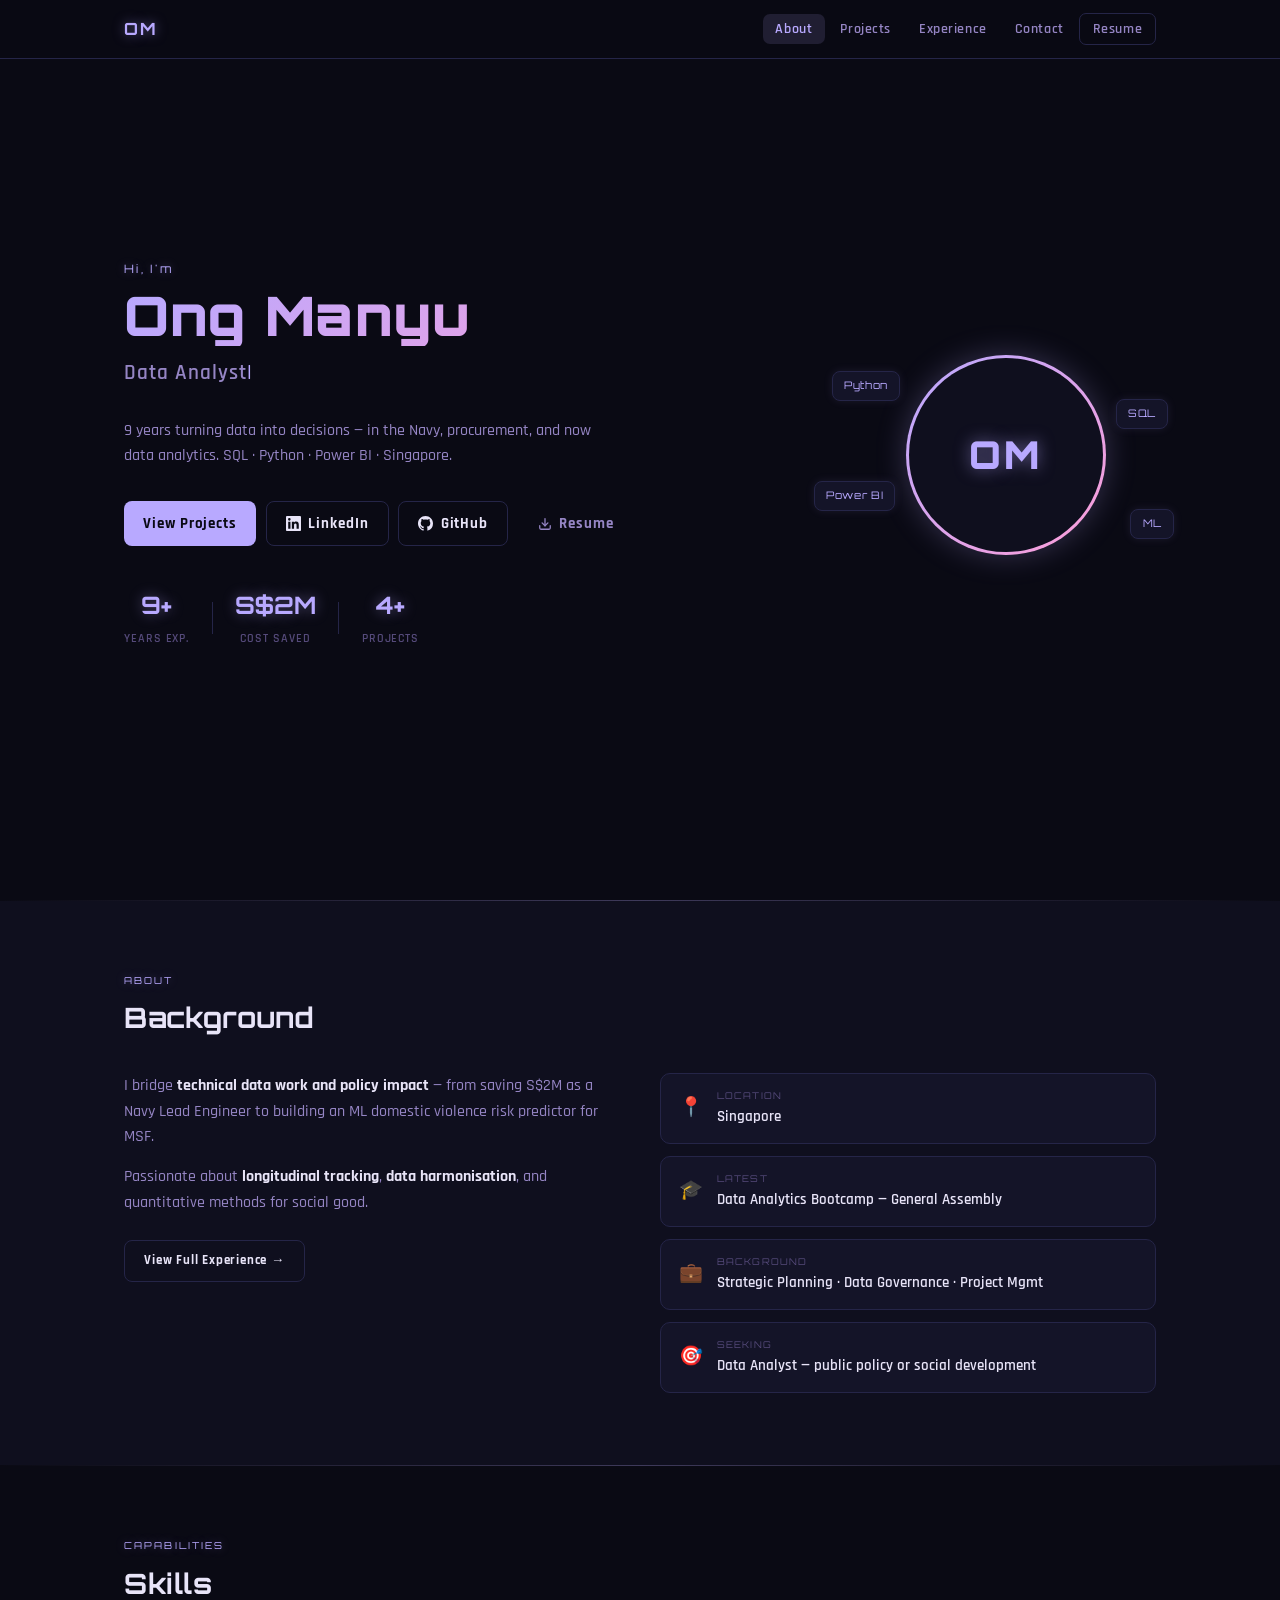
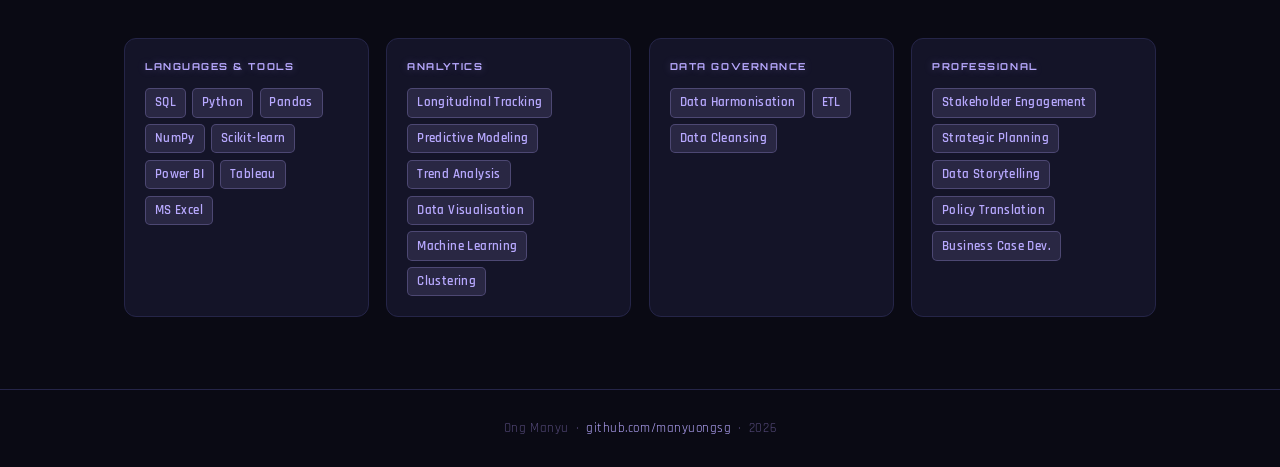
==== index.html @ 7924ec93 "updates on css" ====
<!DOCTYPE html>
<html lang="en">
<head>
  <meta charset="UTF-8" />
  <meta name="viewport" content="width=device-width, initial-scale=1.0" />
  <title>Ong Manyu | Data Analyst</title>
  <meta name="description" content="Data analyst with 9 years of experience. SQL, Python, Power BI. Singapore." />
  <meta property="og:type"        content="website" />
  <meta property="og:title"       content="Ong Manyu | Data Analyst Portfolio" />
  <meta property="og:description" content="9 years in data governance, strategic planning & project management. SQL · Python · Power BI." />
  <meta property="og:url"         content="https://manyuongsg.github.io/" />
  <meta name="theme-color"        content="#0e0b06" />
  <link rel="stylesheet" href="style.css" />
  <link rel="preconnect" href="https://fonts.googleapis.com" />
  <link href="https://fonts.googleapis.com/css2?family=Orbitron:wght@400;500;700;900&family=Rajdhani:wght@400;500;600;700&family=JetBrains+Mono:wght@400;500&display=swap" rel="stylesheet" />
</head>
<body>

  <!-- NAV -->
  <nav id="navbar">
    <div class="nav-inner">
      <a href="index.html" class="nav-logo">OM</a>
      <ul class="nav-links">
        <li><a href="index.html">About</a></li>
        <li><a href="projects.html">Projects</a></li>
        <li><a href="experience.html">Experience</a></li>
        <li><a href="contact.html">Contact</a></li>
        <li><a href="Ong_Manyu_Resume.pdf" target="_blank" rel="noopener" class="btn-nav-ghost">Resume</a></li>
      </ul>
      <button class="hamburger" id="hamburger" aria-label="Toggle menu">
        <span></span><span></span><span></span>
      </button>
    </div>
  </nav>

  <!-- HERO -->
  <section id="hero">
    <div class="hero-content">
      <p class="hero-eyebrow">Hi, I'm</p>
      <h1 class="hero-name">Ong Manyu</h1>
      <h2 class="hero-title">
        <span id="typed"></span><span class="cursor">|</span>
      </h2>
      <p class="hero-tagline">
        9 years turning data into decisions — in the Navy, procurement, and now data analytics.
        SQL · Python · Power BI · Singapore.
      </p>
      <div class="hero-actions">
        <a href="projects.html" class="btn btn-primary">View Projects</a>
        <a href="https://linkedin.com/in/omanyu" target="_blank" rel="noopener" class="btn btn-outline">
          <svg width="15" height="15" viewBox="0 0 24 24" fill="currentColor"><path d="M20.447 20.452h-3.554v-5.569c0-1.328-.027-3.037-1.852-3.037-1.853 0-2.136 1.445-2.136 2.939v5.667H9.351V9h3.414v1.561h.046c.477-.9 1.637-1.85 3.37-1.85 3.601 0 4.267 2.37 4.267 5.455v6.286zM5.337 7.433a2.062 2.062 0 0 1-2.063-2.065 2.064 2.064 0 1 1 2.063 2.065zm1.782 13.019H3.555V9h3.564v11.452zM22.225 0H1.771C.792 0 0 .774 0 1.729v20.542C0 23.227.792 24 1.771 24h20.451C23.2 24 24 23.227 24 22.271V1.729C24 .774 23.2 0 22.222 0h.003z"/></svg>
          LinkedIn
        </a>
        <a href="https://github.com/manyuongsg" target="_blank" rel="noopener" class="btn btn-outline">
          <svg width="15" height="15" viewBox="0 0 24 24" fill="currentColor"><path d="M12 0C5.37 0 0 5.37 0 12c0 5.31 3.435 9.795 8.205 11.385.6.105.825-.255.825-.57 0-.285-.015-1.23-.015-2.235-3.015.555-3.795-.735-4.035-1.41-.135-.345-.72-1.41-1.23-1.695-.42-.225-1.02-.78-.015-.795.945-.015 1.62.87 1.845 1.23 1.08 1.815 2.805 1.305 3.495.99.105-.78.42-1.305.765-1.605-2.67-.3-5.46-1.335-5.46-5.925 0-1.305.465-2.385 1.23-3.225-.12-.3-.54-1.53.12-3.18 0 0 1.005-.315 3.3 1.23.96-.27 1.98-.405 3-.405s2.04.135 3 .405c2.295-1.56 3.3-1.23 3.3-1.23.66 1.65.24 2.88.12 3.18.765.84 1.23 1.905 1.23 3.225 0 4.605-2.805 5.625-5.475 5.925.435.375.81 1.095.81 2.22 0 1.605-.015 2.895-.015 3.3 0 .315.225.69.825.57A12.02 12.02 0 0 0 24 12c0-6.63-5.37-12-12-12z"/></svg>
          GitHub
        </a>
        <a href="Ong_Manyu_Resume.pdf" download class="btn btn-ghost">
          <svg width="14" height="14" viewBox="0 0 24 24" fill="none" stroke="currentColor" stroke-width="2.2" stroke-linecap="round" stroke-linejoin="round"><path d="M21 15v4a2 2 0 0 1-2 2H5a2 2 0 0 1-2-2v-4"/><polyline points="7 10 12 15 17 10"/><line x1="12" y1="15" x2="12" y2="3"/></svg>
          Resume
        </a>
      </div>
      <div class="hero-stats">
        <div class="stat">
          <span class="stat-num" data-target="9" data-suffix="+">0</span>
          <span class="stat-label">Years Exp.</span>
        </div>
        <div class="stat-div"></div>
        <div class="stat">
          <span class="stat-num" data-target="2" data-prefix="S$" data-suffix="M">0</span>
          <span class="stat-label">Cost Saved</span>
        </div>
        <div class="stat-div"></div>
        <div class="stat">
          <span class="stat-num" data-target="4" data-suffix="+">0</span>
          <span class="stat-label">Projects</span>
        </div>
      </div>
    </div>
    <div class="hero-visual">
      <div class="avatar-ring">
        <div class="avatar-initials">OM</div>
      </div>
      <div class="floating-tag tag-1"><code>Python</code></div>
      <div class="floating-tag tag-2"><code>SQL</code></div>
      <div class="floating-tag tag-3"><code>Power BI</code></div>
      <div class="floating-tag tag-4"><code>ML</code></div>
    </div>
  </section>

  <div class="section-divider"></div>

  <!-- ABOUT -->
  <section class="alt">
    <div class="container">
      <p class="section-label">About</p>
      <h2 class="section-title">Background</h2>
      <div class="about-grid">
        <div class="about-text">
          <p>
            I bridge <strong>technical data work and policy impact</strong> — from saving S$2M as a Navy
            Lead Engineer to building an ML domestic violence risk predictor for MSF.
          </p>
          <p>
            Passionate about <strong>longitudinal tracking</strong>, <strong>data harmonisation</strong>,
            and quantitative methods for social good.
          </p>
          <div style="margin-top:1.5rem;">
            <a href="experience.html" class="btn btn-outline" style="font-size:0.83rem;">View Full Experience →</a>
          </div>
        </div>
        <div class="info-cards">
          <div class="info-card">
            <div class="info-icon">📍</div>
            <div>
              <p class="info-label">Location</p>
              <p class="info-value">Singapore</p>
            </div>
          </div>
          <div class="info-card">
            <div class="info-icon">🎓</div>
            <div>
              <p class="info-label">Latest</p>
              <p class="info-value">Data Analytics Bootcamp — General Assembly</p>
            </div>
          </div>
          <div class="info-card">
            <div class="info-icon">💼</div>
            <div>
              <p class="info-label">Background</p>
              <p class="info-value">Strategic Planning · Data Governance · Project Mgmt</p>
            </div>
          </div>
          <div class="info-card">
            <div class="info-icon">🎯</div>
            <div>
              <p class="info-label">Seeking</p>
              <p class="info-value">Data Analyst — public policy or social development</p>
            </div>
          </div>
        </div>
      </div>
    </div>
  </section>

  <div class="section-divider"></div>

  <!-- SKILLS -->
  <section>
    <div class="container">
      <p class="section-label">Capabilities</p>
      <h2 class="section-title">Skills</h2>
      <div class="skills-grid">
        <div class="skill-group">
          <h3 class="skill-group-title">Languages & Tools</h3>
          <div class="skill-tags">
            <span class="skill-tag">SQL</span>
            <span class="skill-tag">Python</span>
            <span class="skill-tag">Pandas</span>
            <span class="skill-tag">NumPy</span>
            <span class="skill-tag">Scikit-learn</span>
            <span class="skill-tag">Power BI</span>
            <span class="skill-tag">Tableau</span>
            <span class="skill-tag">MS Excel</span>
          </div>
        </div>
        <div class="skill-group">
          <h3 class="skill-group-title">Analytics</h3>
          <div class="skill-tags">
            <span class="skill-tag">Longitudinal Tracking</span>
            <span class="skill-tag">Predictive Modeling</span>
            <span class="skill-tag">Trend Analysis</span>
            <span class="skill-tag">Data Visualisation</span>
            <span class="skill-tag">Machine Learning</span>
            <span class="skill-tag">Clustering</span>
          </div>
        </div>
        <div class="skill-group">
          <h3 class="skill-group-title">Data Governance</h3>
          <div class="skill-tags">
            <span class="skill-tag">Data Harmonisation</span>
            <span class="skill-tag">ETL</span>
            <span class="skill-tag">Data Cleansing</span>
          </div>
        </div>
        <div class="skill-group">
          <h3 class="skill-group-title">Professional</h3>
          <div class="skill-tags">
            <span class="skill-tag">Stakeholder Engagement</span>
            <span class="skill-tag">Strategic Planning</span>
            <span class="skill-tag">Data Storytelling</span>
            <span class="skill-tag">Policy Translation</span>
            <span class="skill-tag">Business Case Dev.</span>
          </div>
        </div>
      </div>
    </div>
  </section>

  <footer>
    <p>Ong Manyu &nbsp;·&nbsp;
      <a href="https://github.com/manyuongsg" target="_blank" rel="noopener">github.com/manyuongsg</a>
      &nbsp;·&nbsp; <span id="footer-year"></span>
    </p>
  </footer>

  <script src="script.js"></script>
</body>
</html>
---- style.css ----
/* =============================================
   RESET & BASE
============================================= */
*, *::before, *::after { box-sizing: border-box; margin: 0; padding: 0; }

:root {
  --bg:          #0a0a14;
  --bg-surface:  #0f0f1e;
  --bg-card:     #141428;
  --border:      #252548;
  --border-hover:#5a3a9a;
  --accent:      #b8a9ff;
  --accent-glow: rgba(184,169,255,0.13);
  --accent2:     #ff9ed8;
  --accent-grad: linear-gradient(135deg, #b8a9ff, #ff9ed8);
  --text:        #e8e4f8;
  --text-muted:  #9585c4;
  --text-dim:    #554a7a;
  --radius:      12px;
  --shadow:      0 8px 32px rgba(0,0,0,0.7);
  --transition:  0.22s ease;
}

html { scroll-behavior: smooth; font-size: 16px; }

body {
  font-family: 'Rajdhani', system-ui, sans-serif;
  background: var(--bg);
  color: var(--text);
  line-height: 1.6;
  overflow-x: hidden;
}

a { color: inherit; text-decoration: none; }
ul { list-style: none; }

.container {
  max-width: 1080px;
  margin: 0 auto;
  padding: 0 1.5rem;
}

/* =============================================
   NAV
============================================= */
#navbar {
  position: fixed;
  top: 0; left: 0; right: 0;
  z-index: 100;
  background: rgba(10,10,20,0.82);
  backdrop-filter: blur(14px);
  border-bottom: 1px solid var(--border);
  transition: background var(--transition);
}
#navbar.scrolled { background: rgba(10,10,20,0.97); }

.nav-inner {
  max-width: 1080px;
  margin: 0 auto;
  padding: 0 1.5rem;
  height: 58px;
  display: flex;
  align-items: center;
  justify-content: space-between;
}

.nav-logo {
  font-family: 'Orbitron', sans-serif;
  font-weight: 700;
  font-size: 1.05rem;
  color: var(--accent);
  letter-spacing: 0.1em;
  text-shadow: 0 0 12px rgba(184,169,255,0.5);
}

.nav-links {
  display: flex;
  align-items: center;
  gap: 0.15rem;
}

.nav-links a {
  padding: 0.38rem 0.8rem;
  border-radius: 7px;
  font-size: 0.9rem;
  font-weight: 600;
  color: var(--text-muted);
  font-family: 'Rajdhani', sans-serif;
  letter-spacing: 0.04em;
  transition: color var(--transition), background var(--transition);
}
.nav-links a:hover { color: var(--text); background: var(--bg-card); }
.nav-links a.active {
  color: var(--accent);
  background: var(--accent-glow);
}

.btn-nav {
  background: var(--accent) !important;
  color: var(--bg) !important;
  font-weight: 700 !important;
  padding: 0.38rem 1rem !important;
}
.btn-nav:hover { opacity: 0.85 !important; }

.btn-nav-ghost {
  border: 1px solid var(--border) !important;
  color: var(--text-muted) !important;
}
.btn-nav-ghost:hover {
  border-color: var(--accent) !important;
  color: var(--accent) !important;
  background: transparent !important;
}

.hamburger {
  display: none;
  flex-direction: column;
  gap: 5px;
  background: none;
  border: none;
  cursor: pointer;
  padding: 4px;
}
.hamburger span {
  display: block;
  width: 22px; height: 2px;
  background: var(--text);
  border-radius: 2px;
  transition: transform var(--transition), opacity var(--transition);
}
.hamburger.open span:nth-child(1) { transform: translateY(7px) rotate(45deg); }
.hamburger.open span:nth-child(2) { opacity: 0; }
.hamburger.open span:nth-child(3) { transform: translateY(-7px) rotate(-45deg); }

/* =============================================
   PAGE HEADER (non-hero pages)
============================================= */
.page-header {
  padding: 7rem 0 3rem;
  border-bottom: 1px solid var(--border);
}
.page-header .container { display: flex; align-items: flex-end; justify-content: space-between; gap: 1rem; flex-wrap: wrap; }
.page-tag {
  font-family: 'Orbitron', sans-serif;
  font-size: 0.65rem;
  color: var(--accent);
  letter-spacing: 0.2em;
  text-transform: uppercase;
  margin-bottom: 0.4rem;
  text-shadow: 0 0 10px rgba(184,169,255,0.4);
}
.page-header h1 {
  font-family: 'Orbitron', sans-serif;
  font-size: clamp(1.8rem, 5vw, 2.8rem);
  font-weight: 700;
  letter-spacing: 0.02em;
  line-height: 1.15;
}
.page-header p {
  color: var(--text-muted);
  font-size: 0.97rem;
  font-family: 'Rajdhani', sans-serif;
  margin-top: 0.4rem;
  max-width: 480px;
}

/* =============================================
   HERO
============================================= */
#hero {
  min-height: 100vh;
  display: flex;
  align-items: center;
  padding: 74px 1.5rem 4rem;
  max-width: 1080px;
  margin: 0 auto;
  gap: 3rem;
}

.hero-content { flex: 1; }
.hero-visual {
  flex: 0 0 300px;
  display: flex;
  align-items: center;
  justify-content: center;
  position: relative;
}

.hero-eyebrow {
  font-family: 'Orbitron', sans-serif;
  color: var(--accent);
  font-size: 0.72rem;
  margin-bottom: 0.5rem;
  letter-spacing: 0.2em;
  text-shadow: 0 0 10px rgba(184,169,255,0.4);
}
.hero-name {
  font-family: 'Orbitron', sans-serif;
  font-size: clamp(2rem, 5.5vw, 3.4rem);
  font-weight: 900;
  line-height: 1.1;
  letter-spacing: 0.02em;
  margin-bottom: 0.7rem;
  background: var(--accent-grad);
  -webkit-background-clip: text;
  -webkit-text-fill-color: transparent;
  background-clip: text;
}
.hero-title {
  font-family: 'Rajdhani', sans-serif;
  font-size: clamp(1rem, 2.5vw, 1.3rem);
  font-weight: 600;
  color: var(--text-muted);
  margin-bottom: 1.2rem;
  min-height: 2em;
  letter-spacing: 0.05em;
}
.cursor { animation: blink 1s step-end infinite; color: var(--accent); }
@keyframes blink { 50% { opacity: 0; } }

.hero-tagline {
  color: var(--text-muted);
  font-size: 1rem;
  font-family: 'Rajdhani', sans-serif;
  max-width: 480px;
  margin-bottom: 2rem;
  line-height: 1.6;
  font-weight: 500;
}

.hero-actions {
  display: flex;
  gap: 0.6rem;
  flex-wrap: wrap;
  margin-bottom: 2.5rem;
}

/* Buttons */
.btn {
  display: inline-flex;
  align-items: center;
  gap: 0.45rem;
  padding: 0.6rem 1.2rem;
  border-radius: 8px;
  font-family: 'Rajdhani', sans-serif;
  font-weight: 700;
  font-size: 0.95rem;
  letter-spacing: 0.06em;
  transition: all var(--transition);
  cursor: pointer;
  border: none;
  white-space: nowrap;
}
.btn-primary { background: var(--accent); color: var(--bg); }
.btn-primary:hover { transform: translateY(-2px); box-shadow: 0 6px 24px rgba(184,169,255,0.4); filter: brightness(1.08); }
.btn-outline { background: transparent; color: var(--text); border: 1px solid var(--border); }
.btn-outline:hover { border-color: var(--accent); color: var(--accent); transform: translateY(-2px); box-shadow: 0 0 14px rgba(184,169,255,0.15); }
.btn-ghost { background: transparent; color: var(--text-muted); border: 1px solid transparent; }
.btn-ghost:hover { color: var(--accent2); border-color: var(--accent2); transform: translateY(-2px); }

/* Stats row */
.hero-stats {
  display: flex;
  align-items: center;
  gap: 1.4rem;
}
.stat { text-align: center; }
.stat-num { display: block; font-size: 1.5rem; font-weight: 700; color: var(--accent); font-family: 'Orbitron', sans-serif; text-shadow: 0 0 14px rgba(184,169,255,0.4); }
.stat-label { font-size: 0.72rem; color: var(--text-dim); letter-spacing: 0.08em; font-family: 'Rajdhani', sans-serif; font-weight: 600; text-transform: uppercase; }
.stat-div { width: 1px; height: 32px; background: var(--border); }

/* Avatar */
.avatar-ring {
  width: 200px; height: 200px;
  border-radius: 50%;
  background: var(--accent-grad);
  padding: 3px;
  display: flex;
  align-items: center;
  justify-content: center;
  box-shadow: 0 0 30px rgba(184,169,255,0.25);
}
.avatar-initials {
  width: 100%; height: 100%;
  border-radius: 50%;
  background: var(--bg-surface);
  display: flex;
  align-items: center;
  justify-content: center;
  font-family: 'Orbitron', sans-serif;
  font-size: 2.4rem;
  font-weight: 900;
  color: var(--accent);
  letter-spacing: 0.08em;
  text-shadow: 0 0 16px rgba(184,169,255,0.5);
}

.floating-tag {
  position: absolute;
  background: var(--bg-card);
  border: 1px solid var(--border);
  border-radius: 8px;
  padding: 0.3rem 0.7rem;
  font-size: 0.72rem;
  color: var(--accent);
  animation: float 4s ease-in-out infinite;
  white-space: nowrap;
  box-shadow: 0 0 10px rgba(184,169,255,0.1);
}
.floating-tag code { font-family: 'Orbitron', sans-serif; font-size: 0.65rem; letter-spacing: 0.06em; }
.tag-1 { top: 8%;   left: -8%;  animation-delay: 0s; }
.tag-2 { top: 22%;  right: -4%; animation-delay: 0.7s; }
.tag-3 { bottom: 22%; left: -14%; animation-delay: 1.5s; }
.tag-4 { bottom: 8%;  right: -6%; animation-delay: 2.2s; }

@keyframes float {
  0%, 100% { transform: translateY(0); }
  50%       { transform: translateY(-9px); }
}

/* =============================================
   SECTIONS
============================================= */
section { padding: 4.5rem 0; }
section.alt { background: var(--bg-surface); }
.page-section { padding: 3.5rem 0; }
.page-section.alt { background: var(--bg-surface); }

.section-label {
  font-family: 'Orbitron', sans-serif;
  font-size: 0.6rem;
  text-transform: uppercase;
  letter-spacing: 0.22em;
  color: var(--accent);
  margin-bottom: 0.5rem;
  text-shadow: 0 0 10px rgba(184,169,255,0.35);
}
.section-title {
  font-family: 'Orbitron', sans-serif;
  font-size: clamp(1.3rem, 3.5vw, 1.75rem);
  font-weight: 700;
  letter-spacing: 0.02em;
  margin-bottom: 2rem;
}
.section-title span {
  background: var(--accent-grad);
  -webkit-background-clip: text;
  -webkit-text-fill-color: transparent;
  background-clip: text;
}

/* =============================================
   ABOUT CARDS
============================================= */
.about-grid {
  display: grid;
  grid-template-columns: 1fr 1fr;
  gap: 2.5rem;
}
.about-text p { color: var(--text-muted); margin-bottom: 0.9rem; font-size: 1rem; font-family: 'Rajdhani', sans-serif; font-weight: 500; }
.about-text strong { color: var(--text); }

.info-cards { display: flex; flex-direction: column; gap: 0.75rem; }
.info-card {
  display: flex;
  align-items: center;
  gap: 0.9rem;
  background: var(--bg-card);
  border: 1px solid var(--border);
  border-radius: 10px;
  padding: 0.9rem 1.1rem;
  transition: border-color var(--transition), transform var(--transition), box-shadow var(--transition);
}
.info-card:hover { border-color: var(--accent); transform: translateX(4px); box-shadow: 0 0 14px rgba(184,169,255,0.1); }
.info-icon { font-size: 1.2rem; flex-shrink: 0; }
.info-label { font-family: 'Orbitron', sans-serif; font-size: 0.58rem; color: var(--text-dim); letter-spacing: 0.12em; text-transform: uppercase; margin-bottom: 0.1rem; }
.info-value { font-size: 0.93rem; font-weight: 600; color: var(--text); font-family: 'Rajdhani', sans-serif; }

/* =============================================
   SKILLS
============================================= */
.skills-grid {
  display: grid;
  grid-template-columns: repeat(auto-fit, minmax(220px, 1fr));
  gap: 1.1rem;
}
.skill-group {
  background: var(--bg-card);
  border: 1px solid var(--border);
  border-radius: var(--radius);
  padding: 1.25rem;
  transition: border-color var(--transition), transform var(--transition), box-shadow var(--transition);
}
.skill-group:hover { border-color: var(--accent); transform: translateY(-2px); box-shadow: 0 0 16px rgba(184,169,255,0.1); }
.skill-group-title {
  font-family: 'Orbitron', sans-serif;
  font-size: 0.6rem;
  text-transform: uppercase;
  letter-spacing: 0.16em;
  color: var(--accent);
  margin-bottom: 0.85rem;
  text-shadow: 0 0 8px rgba(184,169,255,0.3);
}
.skill-tags { display: flex; flex-wrap: wrap; gap: 0.4rem; }
.skill-tag {
  background: var(--accent-glow);
  color: var(--accent);
  border: 1px solid rgba(184,169,255,0.25);
  border-radius: 5px;
  padding: 0.2rem 0.55rem;
  font-size: 0.82rem;
  font-weight: 600;
  font-family: 'Rajdhani', sans-serif;
  letter-spacing: 0.03em;
}

/* =============================================
   PROJECTS
============================================= */
.projects-grid {
  display: grid;
  grid-template-columns: repeat(auto-fit, minmax(290px, 1fr));
  gap: 1.25rem;
  padding: 2rem 0;
}
.project-card {
  background: var(--bg-card);
  border: 1px solid var(--border);
  border-radius: var(--radius);
  padding: 1.6rem;
  display: flex;
  flex-direction: column;
  gap: 0.9rem;
  transition: border-color var(--transition), transform var(--transition), box-shadow var(--transition);
  position: relative;
  overflow: hidden;
}
.project-card::after {
  content: '';
  position: absolute;
  top: 0; left: 0; right: 0;
  height: 2px;
  background: transparent;
  transition: background var(--transition);
}
.project-card:hover { border-color: var(--border-hover); transform: translateY(-4px); box-shadow: 0 8px 32px rgba(184,169,255,0.12); }
.project-card:hover::after { background: var(--accent-grad); }

.project-card.featured { grid-column: 1 / -1; }
.project-card.featured { border-color: rgba(184,169,255,0.3); }
.project-card.featured::after { background: var(--accent-grad); }

.project-badge {
  display: inline-flex;
  align-items: center;
  gap: 0.35rem;
  background: var(--accent);
  color: var(--bg);
  font-family: 'Orbitron', sans-serif;
  font-size: 0.58rem;
  font-weight: 700;
  text-transform: uppercase;
  letter-spacing: 0.14em;
  padding: 0.2rem 0.6rem;
  border-radius: 4px;
  width: fit-content;
}

.project-meta {
  display: flex;
  justify-content: space-between;
  align-items: flex-start;
  gap: 1rem;
}
.project-meta h3 { font-size: 1rem; font-weight: 700; line-height: 1.3; font-family: 'Rajdhani', sans-serif; letter-spacing: 0.02em; }
.project-date {
  font-size: 0.65rem;
  color: var(--text-dim);
  white-space: nowrap;
  font-family: 'Orbitron', sans-serif;
  padding-top: 0.1rem;
  letter-spacing: 0.06em;
}

.project-desc { color: var(--text-muted); font-size: 0.95rem; line-height: 1.55; font-family: 'Rajdhani', sans-serif; font-weight: 500; }
.project-desc strong { color: var(--text); }

.project-metric {
  display: flex;
  gap: 0.75rem;
  flex-wrap: wrap;
}
.metric-pill {
  display: inline-flex;
  align-items: center;
  gap: 0.3rem;
  background: rgba(184,169,255,0.08);
  border: 1px solid rgba(184,169,255,0.22);
  color: var(--accent);
  border-radius: 20px;
  padding: 0.18rem 0.65rem;
  font-size: 0.72rem;
  font-weight: 700;
  font-family: 'Orbitron', sans-serif;
  letter-spacing: 0.04em;
}

.project-stack {
  display: flex;
  flex-wrap: wrap;
  gap: 0.35rem;
  margin-top: auto;
}
.project-stack span {
  background: var(--bg-surface);
  border: 1px solid var(--border);
  border-radius: 4px;
  padding: 0.18rem 0.5rem;
  font-size: 0.78rem;
  color: var(--text-muted);
  font-family: 'Rajdhani', sans-serif;
  font-weight: 600;
  letter-spacing: 0.03em;
}

.project-links { display: flex; gap: 0.6rem; }
.project-link {
  display: inline-flex;
  align-items: center;
  gap: 0.35rem;
  font-size: 0.82rem;
  font-family: 'Rajdhani', sans-serif;
  font-weight: 700;
  letter-spacing: 0.06em;
  color: var(--accent);
  border: 1px solid rgba(184,169,255,0.35);
  border-radius: 6px;
  padding: 0.3rem 0.75rem;
  transition: background var(--transition), transform var(--transition), box-shadow var(--transition);
}
.project-link:hover { background: var(--accent-glow); transform: translateY(-2px); box-shadow: 0 0 12px rgba(184,169,255,0.2); }

/* =============================================
   TIMELINE
============================================= */
.timeline {
  position: relative;
  padding-left: 1.75rem;
}
.timeline::before {
  content: '';
  position: absolute;
  left: 5px; top: 6px; bottom: 6px;
  width: 2px;
  background: linear-gradient(to bottom, var(--accent), var(--accent2));
  opacity: 0.4;
}
.timeline-item {
  position: relative;
  margin-bottom: 2rem;
}
.timeline-dot {
  position: absolute;
  left: -1.75rem;
  top: 0.3rem;
  width: 12px; height: 12px;
  border-radius: 50%;
  background: var(--accent);
  border: 2px solid var(--bg);
  box-shadow: 0 0 10px rgba(184,169,255,0.6);
}
.timeline-content {
  background: var(--bg-card);
  border: 1px solid var(--border);
  border-radius: var(--radius);
  padding: 1.35rem 1.5rem;
  transition: border-color var(--transition), box-shadow var(--transition);
}
.timeline-content:hover { border-color: var(--accent); box-shadow: 0 0 16px rgba(184,169,255,0.1); }

.timeline-header {
  display: flex;
  justify-content: space-between;
  align-items: flex-start;
  gap: 1rem;
  margin-bottom: 0.75rem;
}
.timeline-header h3 { font-size: 1rem; font-weight: 700; font-family: 'Rajdhani', sans-serif; letter-spacing: 0.03em; }
.timeline-org { color: var(--accent); font-size: 0.85rem; margin-top: 0.15rem; font-family: 'Rajdhani', sans-serif; font-weight: 600; }
.timeline-date {
  font-size: 0.62rem;
  color: var(--text-dim);
  font-family: 'Orbitron', sans-serif;
  white-space: nowrap;
  padding-top: 0.1rem;
  letter-spacing: 0.04em;
}
.timeline-content ul {
  list-style: disc;
  padding-left: 1.1rem;
  display: flex;
  flex-direction: column;
  gap: 0.35rem;
}
.timeline-content li { color: var(--text-muted); font-size: 0.95rem; font-family: 'Rajdhani', sans-serif; font-weight: 500; }

/* =============================================
   EDUCATION
============================================= */
.edu-grid {
  display: grid;
  grid-template-columns: repeat(auto-fit, minmax(230px, 1fr));
  gap: 1rem;
}
.edu-card {
  display: flex;
  align-items: flex-start;
  gap: 0.9rem;
  background: var(--bg-card);
  border: 1px solid var(--border);
  border-radius: var(--radius);
  padding: 1.25rem;
  transition: border-color var(--transition), transform var(--transition), box-shadow var(--transition);
}
.edu-card:hover { border-color: var(--accent); transform: translateY(-3px); box-shadow: 0 0 16px rgba(184,169,255,0.1); }
.edu-icon { font-size: 1.4rem; flex-shrink: 0; }
.edu-card h3 { font-size: 0.9rem; font-weight: 700; margin-bottom: 0.2rem; line-height: 1.35; font-family: 'Rajdhani', sans-serif; letter-spacing: 0.02em; }
.edu-org { color: var(--accent); font-size: 0.82rem; font-family: 'Rajdhani', sans-serif; font-weight: 600; }
.edu-date { color: var(--text-dim); font-size: 0.62rem; margin-top: 0.15rem; font-family: 'Orbitron', sans-serif; letter-spacing: 0.04em; }

/* =============================================
   CONTACT
============================================= */
.contact-grid {
  display: grid;
  grid-template-columns: repeat(auto-fit, minmax(240px, 1fr));
  gap: 1.1rem;
}
.contact-card {
  display: flex;
  align-items: center;
  gap: 1rem;
  background: var(--bg-card);
  border: 1px solid var(--border);
  border-radius: var(--radius);
  padding: 1.4rem 1.5rem;
  transition: border-color var(--transition), transform var(--transition), box-shadow var(--transition);
  color: var(--text);
}
.contact-card:hover {
  border-color: var(--accent);
  transform: translateY(-3px);
  box-shadow: 0 0 20px rgba(184,169,255,0.15);
}
.contact-icon { font-size: 1.35rem; flex-shrink: 0; line-height: 1; }
.contact-label { font-family: 'Orbitron', sans-serif; font-size: 0.58rem; color: var(--text-dim); text-transform: uppercase; letter-spacing: 0.12em; margin-bottom: 0.15rem; }
.contact-value { font-size: 0.93rem; font-weight: 600; color: var(--text); font-family: 'Rajdhani', sans-serif; }
.contact-card:hover .contact-value { color: var(--accent); }

.contact-cta {
  margin-top: 2.5rem;
  padding: 2rem;
  background: var(--bg-card);
  border: 1px solid var(--border);
  border-radius: var(--radius);
  text-align: center;
}
.contact-cta p { color: var(--text-muted); font-size: 1rem; margin-bottom: 1.25rem; font-family: 'Rajdhani', sans-serif; font-weight: 500; }
.open-badge {
  display: inline-flex;
  align-items: center;
  gap: 0.4rem;
  background: rgba(167,243,208,0.08);
  border: 1px solid rgba(167,243,208,0.3);
  color: #86efac;
  border-radius: 20px;
  padding: 0.3rem 0.9rem;
  font-size: 0.75rem;
  font-weight: 700;
  font-family: 'Rajdhani', sans-serif;
  letter-spacing: 0.08em;
  margin-bottom: 0.75rem;
}
.open-badge::before {
  content: '';
  width: 7px; height: 7px;
  border-radius: 50%;
  background: #86efac;
  animation: pulse-dot 1.6s ease-in-out infinite;
  box-shadow: 0 0 6px rgba(134,239,172,0.6);
}
@keyframes pulse-dot {
  0%, 100% { opacity: 1; transform: scale(1); }
  50%       { opacity: 0.4; transform: scale(0.7); }
}

/* =============================================
   FOOTER
============================================= */
footer {
  text-align: center;
  padding: 1.75rem 1.5rem;
  border-top: 1px solid var(--border);
  color: var(--text-dim);
  font-size: 0.82rem;
  font-family: 'Rajdhani', sans-serif;
  letter-spacing: 0.04em;
}
footer a { color: var(--accent); }
footer a:hover { text-decoration: underline; }

/* =============================================
   SCROLL REVEAL
============================================= */
.reveal {
  opacity: 0;
  transform: translateY(24px);
  transition: opacity 0.55s ease, transform 0.55s ease;
}
.reveal.visible { opacity: 1; transform: none; }

/* =============================================
   DIVIDER
============================================= */
.section-divider {
  height: 1px;
  background: linear-gradient(to right, transparent, var(--accent), transparent);
  opacity: 0.3;
  margin: 0;
}

/* =============================================
   RESPONSIVE
============================================= */
@media (max-width: 768px) {
  .nav-links {
    display: none;
    flex-direction: column;
    position: absolute;
    top: 58px; left: 0; right: 0;
    background: var(--bg-surface);
    border-bottom: 1px solid var(--border);
    padding: 0.75rem 1rem;
    gap: 0.2rem;
  }
  .nav-links.open { display: flex; }
  .hamburger { display: flex; }

  #hero {
    flex-direction: column-reverse;
    min-height: auto;
    padding-top: 84px;
    gap: 1.75rem;
  }
  .hero-visual { flex: none; width: 100%; }
  .avatar-ring { width: 150px; height: 150px; }
  .avatar-initials { font-size: 2rem; }
  .floating-tag { display: none; }

  .about-grid { grid-template-columns: 1fr; }
  .project-card.featured { grid-column: auto; }
  .timeline-header { flex-direction: column; gap: 0.2rem; }
  .page-header .container { flex-direction: column; align-items: flex-start; }
}

@media (max-width: 480px) {
  .hero-stats { gap: 1rem; }
  .stat-num { font-size: 1.2rem; }
  .hero-actions { gap: 0.5rem; }
  .btn { font-size: 0.9rem; padding: 0.55rem 1rem; }
}
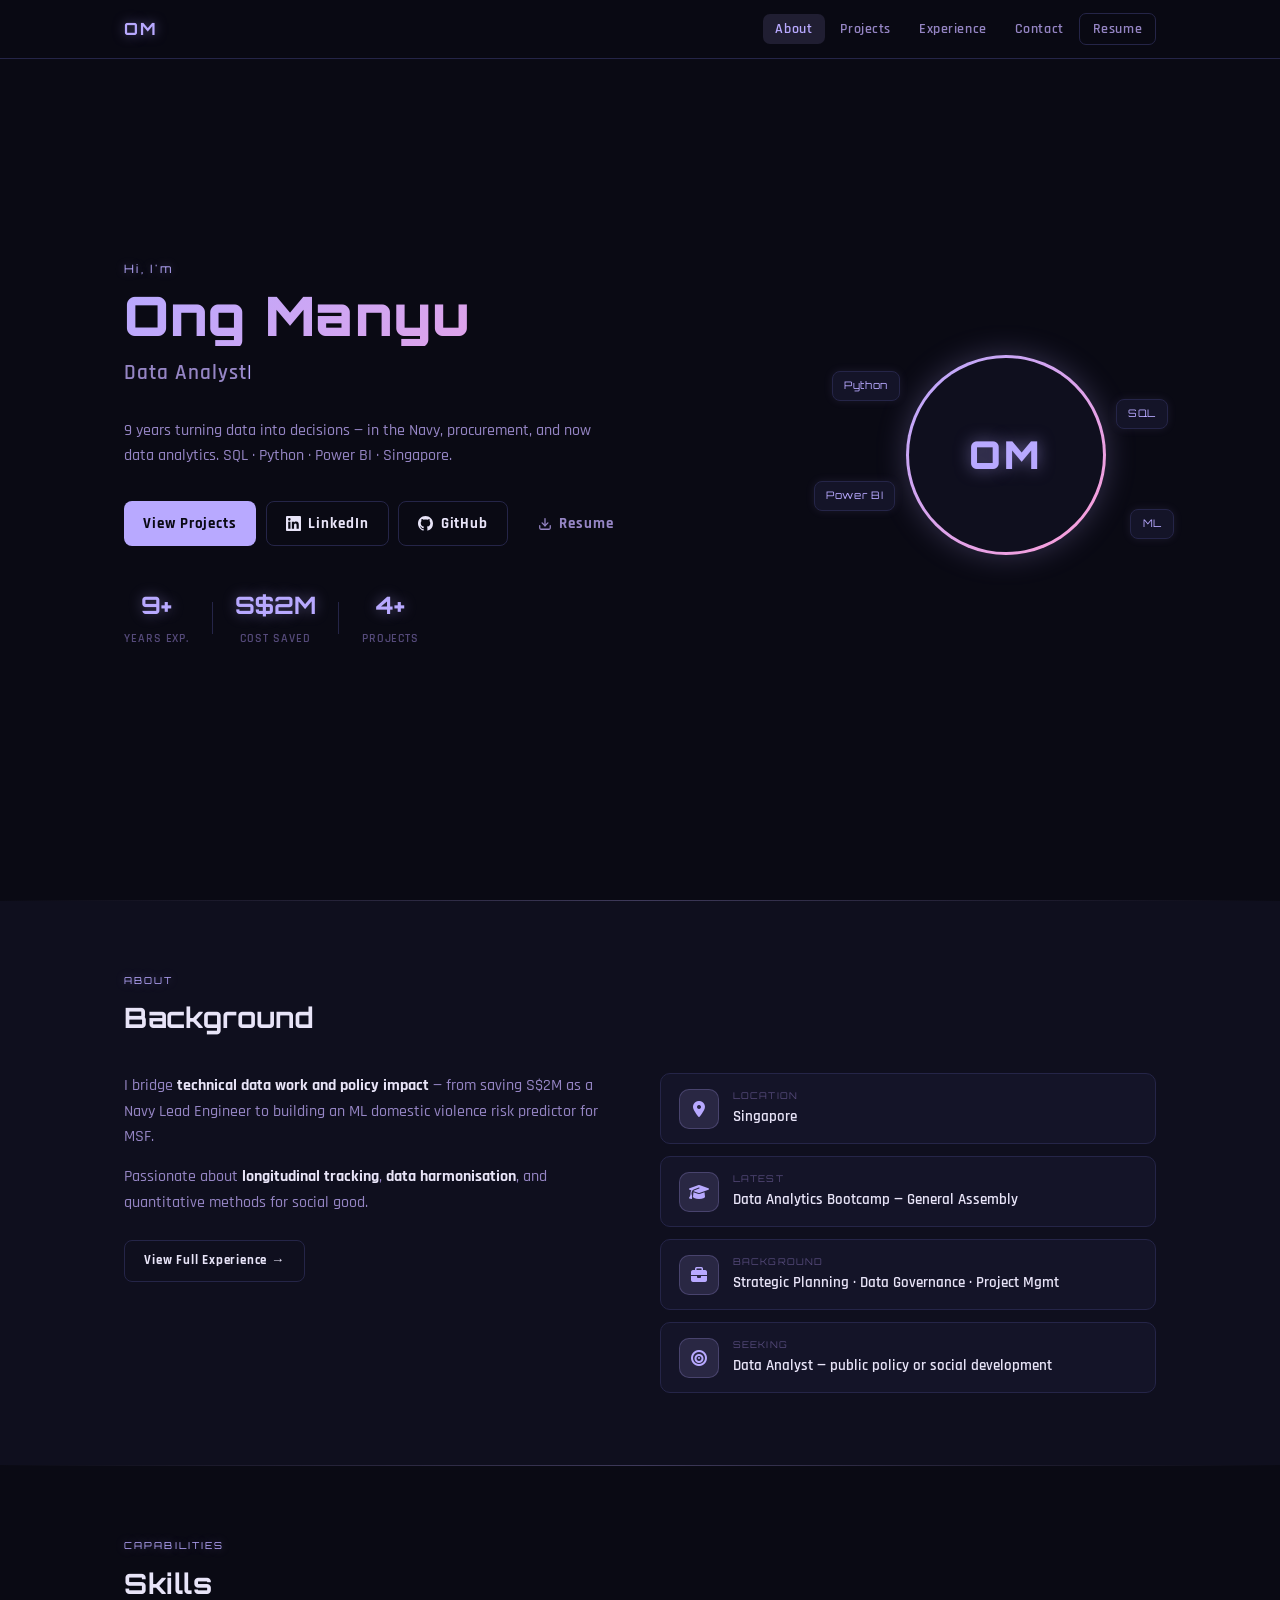
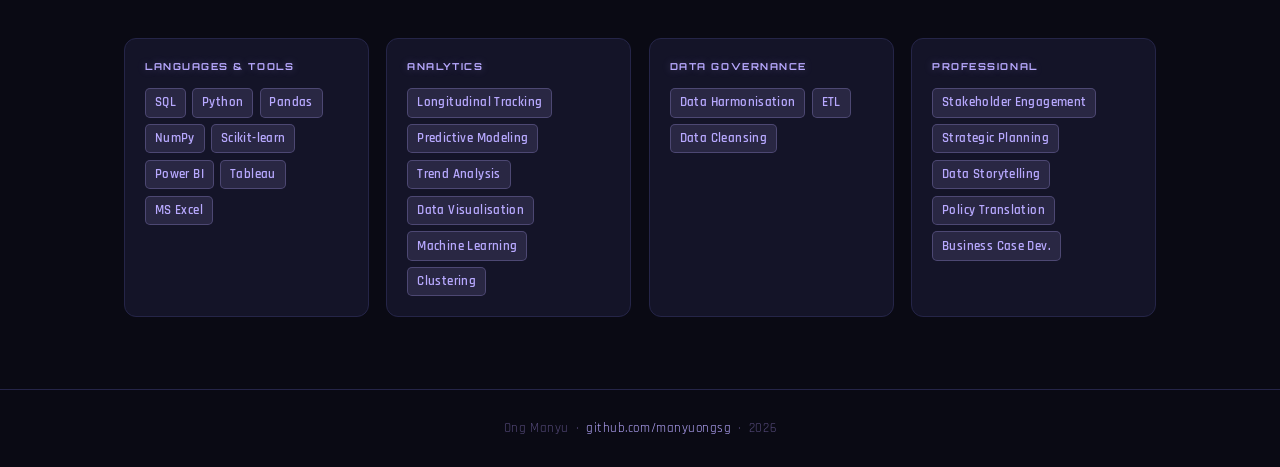
==== commit a94f7ddf: "updated icon" ====
--- a/index.html
+++ b/index.html
@@ -11,6 +11,7 @@
   <meta property="og:url"         content="https://manyuongsg.github.io/" />
   <meta name="theme-color"        content="#0e0b06" />
   <link rel="stylesheet" href="style.css" />
+  <link rel="stylesheet" href="https://cdnjs.cloudflare.com/ajax/libs/font-awesome/6.5.1/css/all.min.css" />
   <link rel="preconnect" href="https://fonts.googleapis.com" />
   <link href="https://fonts.googleapis.com/css2?family=Orbitron:wght@400;500;700;900&family=Rajdhani:wght@400;500;600;700&family=JetBrains+Mono:wght@400;500&display=swap" rel="stylesheet" />
 </head>
@@ -111,28 +112,28 @@
         </div>
         <div class="info-cards">
           <div class="info-card">
-            <div class="info-icon">📍</div>
+            <div class="info-icon"><i class="fa-solid fa-location-dot"></i></div>
             <div>
               <p class="info-label">Location</p>
               <p class="info-value">Singapore</p>
             </div>
           </div>
           <div class="info-card">
-            <div class="info-icon">🎓</div>
+            <div class="info-icon"><i class="fa-solid fa-graduation-cap"></i></div>
             <div>
               <p class="info-label">Latest</p>
               <p class="info-value">Data Analytics Bootcamp — General Assembly</p>
             </div>
           </div>
           <div class="info-card">
-            <div class="info-icon">💼</div>
+            <div class="info-icon"><i class="fa-solid fa-briefcase"></i></div>
             <div>
               <p class="info-label">Background</p>
               <p class="info-value">Strategic Planning · Data Governance · Project Mgmt</p>
             </div>
           </div>
           <div class="info-card">
-            <div class="info-icon">🎯</div>
+            <div class="info-icon"><i class="fa-solid fa-bullseye"></i></div>
             <div>
               <p class="info-label">Seeking</p>
               <p class="info-value">Data Analyst — public policy or social development</p>
--- a/style.css
+++ b/style.css
@@ -373,7 +373,19 @@
   transition: border-color var(--transition), transform var(--transition), box-shadow var(--transition);
 }
 .info-card:hover { border-color: var(--accent); transform: translateX(4px); box-shadow: 0 0 14px rgba(184,169,255,0.1); }
-.info-icon { font-size: 1.2rem; flex-shrink: 0; }
+.info-icon {
+  flex-shrink: 0;
+  width: 40px;
+  height: 40px;
+  display: flex;
+  align-items: center;
+  justify-content: center;
+  background: var(--accent-glow);
+  border: 1px solid rgba(184,169,255,0.22);
+  border-radius: 10px;
+  color: var(--accent);
+  font-size: 1rem;
+}
 .info-label { font-family: 'Orbitron', sans-serif; font-size: 0.58rem; color: var(--text-dim); letter-spacing: 0.12em; text-transform: uppercase; margin-bottom: 0.1rem; }
 .info-value { font-size: 0.93rem; font-weight: 600; color: var(--text); font-family: 'Rajdhani', sans-serif; }
 
@@ -624,7 +636,19 @@
   transition: border-color var(--transition), transform var(--transition), box-shadow var(--transition);
 }
 .edu-card:hover { border-color: var(--accent); transform: translateY(-3px); box-shadow: 0 0 16px rgba(184,169,255,0.1); }
-.edu-icon { font-size: 1.4rem; flex-shrink: 0; }
+.edu-icon {
+  flex-shrink: 0;
+  width: 44px;
+  height: 44px;
+  display: flex;
+  align-items: center;
+  justify-content: center;
+  background: var(--accent-glow);
+  border: 1px solid rgba(184,169,255,0.22);
+  border-radius: 10px;
+  color: var(--accent);
+  font-size: 1.2rem;
+}
 .edu-card h3 { font-size: 0.9rem; font-weight: 700; margin-bottom: 0.2rem; line-height: 1.35; font-family: 'Rajdhani', sans-serif; letter-spacing: 0.02em; }
 .edu-org { color: var(--accent); font-size: 0.82rem; font-family: 'Rajdhani', sans-serif; font-weight: 600; }
 .edu-date { color: var(--text-dim); font-size: 0.62rem; margin-top: 0.15rem; font-family: 'Orbitron', sans-serif; letter-spacing: 0.04em; }
@@ -653,7 +677,19 @@
   transform: translateY(-3px);
   box-shadow: 0 0 20px rgba(184,169,255,0.15);
 }
-.contact-icon { font-size: 1.35rem; flex-shrink: 0; line-height: 1; }
+.contact-icon {
+  flex-shrink: 0;
+  width: 48px;
+  height: 48px;
+  display: flex;
+  align-items: center;
+  justify-content: center;
+  background: var(--accent-glow);
+  border: 1px solid rgba(184,169,255,0.22);
+  border-radius: 12px;
+  color: var(--accent);
+  font-size: 1.25rem;
+}
 .contact-label { font-family: 'Orbitron', sans-serif; font-size: 0.58rem; color: var(--text-dim); text-transform: uppercase; letter-spacing: 0.12em; margin-bottom: 0.15rem; }
 .contact-value { font-size: 0.93rem; font-weight: 600; color: var(--text); font-family: 'Rajdhani', sans-serif; }
 .contact-card:hover .contact-value { color: var(--accent); }
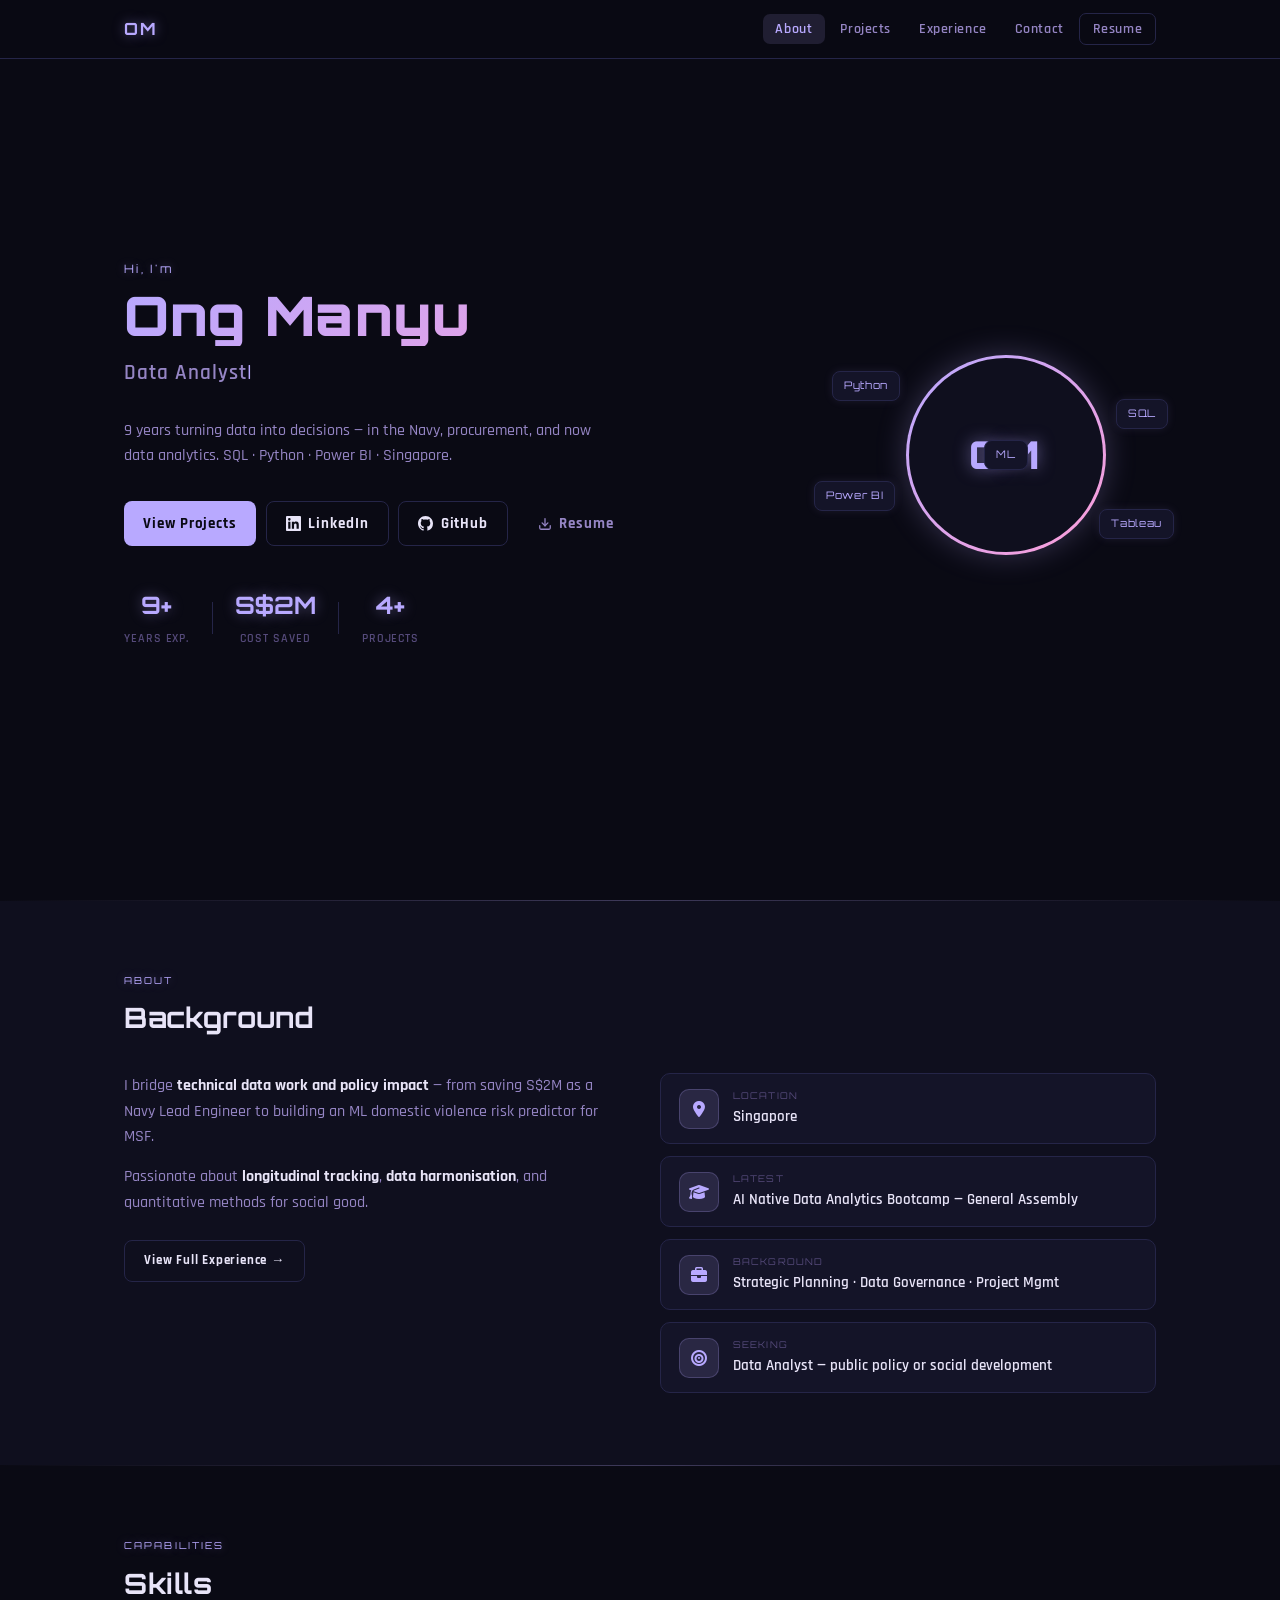
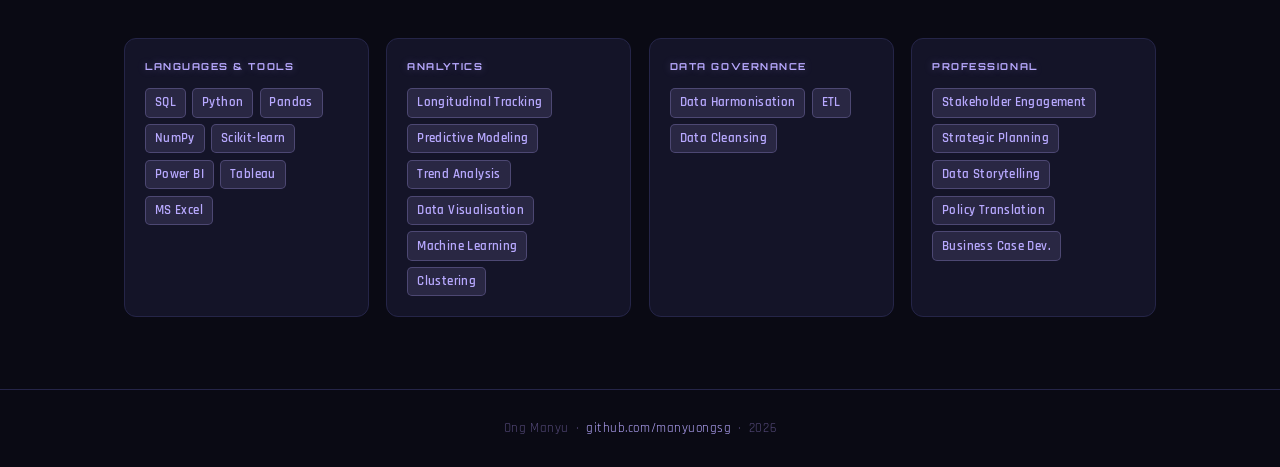
==== commit 4e74246d: "minor updates" ====
--- a/index.html
+++ b/index.html
@@ -7,7 +7,7 @@
   <meta name="description" content="Data analyst with 9 years of experience. SQL, Python, Power BI. Singapore." />
   <meta property="og:type"        content="website" />
   <meta property="og:title"       content="Ong Manyu | Data Analyst Portfolio" />
-  <meta property="og:description" content="9 years in data governance, strategic planning & project management. SQL · Python · Power BI." />
+  <meta property="og:description" content="9 years in data governance, strategic planning & project management. SQL · Python · Power BI · Tableau · Machine Learning." />
   <meta property="og:url"         content="https://manyuongsg.github.io/" />
   <meta name="theme-color"        content="#0e0b06" />
   <link rel="stylesheet" href="style.css" />
@@ -85,7 +85,8 @@
       <div class="floating-tag tag-1"><code>Python</code></div>
       <div class="floating-tag tag-2"><code>SQL</code></div>
       <div class="floating-tag tag-3"><code>Power BI</code></div>
-      <div class="floating-tag tag-4"><code>ML</code></div>
+      <div class="floating-tag tag-4"><code>Tableau</code></div>
+      <div class="floating-tag tag-5"><code>ML</code></div>
     </div>
   </section>
 
@@ -122,7 +123,7 @@
             <div class="info-icon"><i class="fa-solid fa-graduation-cap"></i></div>
             <div>
               <p class="info-label">Latest</p>
-              <p class="info-value">Data Analytics Bootcamp — General Assembly</p>
+              <p class="info-value">AI Native Data Analytics Bootcamp — General Assembly</p>
             </div>
           </div>
           <div class="info-card">
--- a/style.css
+++ b/style.css
@@ -554,6 +554,73 @@
 .project-link:hover { background: var(--accent-glow); transform: translateY(-2px); box-shadow: 0 0 12px rgba(184,169,255,0.2); }
 
 /* =============================================
+   DEMO EMBED
+============================================= */
+.demo-embed {
+  margin: 1.25rem 0 0.5rem;
+}
+.demo-label {
+  font-family: 'Rajdhani', sans-serif;
+  font-weight: 700;
+  font-size: 0.82rem;
+  letter-spacing: 0.08em;
+  color: var(--accent);
+  text-transform: uppercase;
+  margin-bottom: 0.6rem;
+  display: flex;
+  align-items: center;
+  gap: 0.4rem;
+}
+.demo-frame-wrapper {
+  position: relative;
+  width: 100%;
+  border-radius: 10px;
+  overflow: hidden;
+  border: 1px solid rgba(184,169,255,0.25);
+  background: rgba(14,11,6,0.6);
+  min-height: 420px;
+}
+.demo-frame {
+  width: 100%;
+  height: 420px;
+  border: none;
+  display: block;
+}
+.demo-placeholder {
+  position: absolute;
+  inset: 0;
+  display: flex;
+  flex-direction: column;
+  align-items: center;
+  justify-content: center;
+  gap: 0.5rem;
+  text-align: center;
+  padding: 2rem;
+  color: var(--text-muted);
+}
+.demo-placeholder i {
+  font-size: 2.5rem;
+  color: rgba(184,169,255,0.3);
+  margin-bottom: 0.5rem;
+}
+.demo-placeholder p {
+  font-size: 0.85rem;
+  max-width: 340px;
+  line-height: 1.6;
+}
+.demo-placeholder code {
+  font-family: 'JetBrains Mono', monospace;
+  font-size: 0.8rem;
+  color: var(--accent);
+  background: rgba(184,169,255,0.1);
+  padding: 0.1em 0.3em;
+  border-radius: 4px;
+}
+/* Hide placeholder once iframe has a real src */
+.demo-frame-wrapper.has-src .demo-placeholder { display: none; }
+.demo-frame-wrapper.has-src .demo-frame { min-height: 420px; }
+
+/* =============================================
    TIMELINE
 ============================================= */
 .timeline {
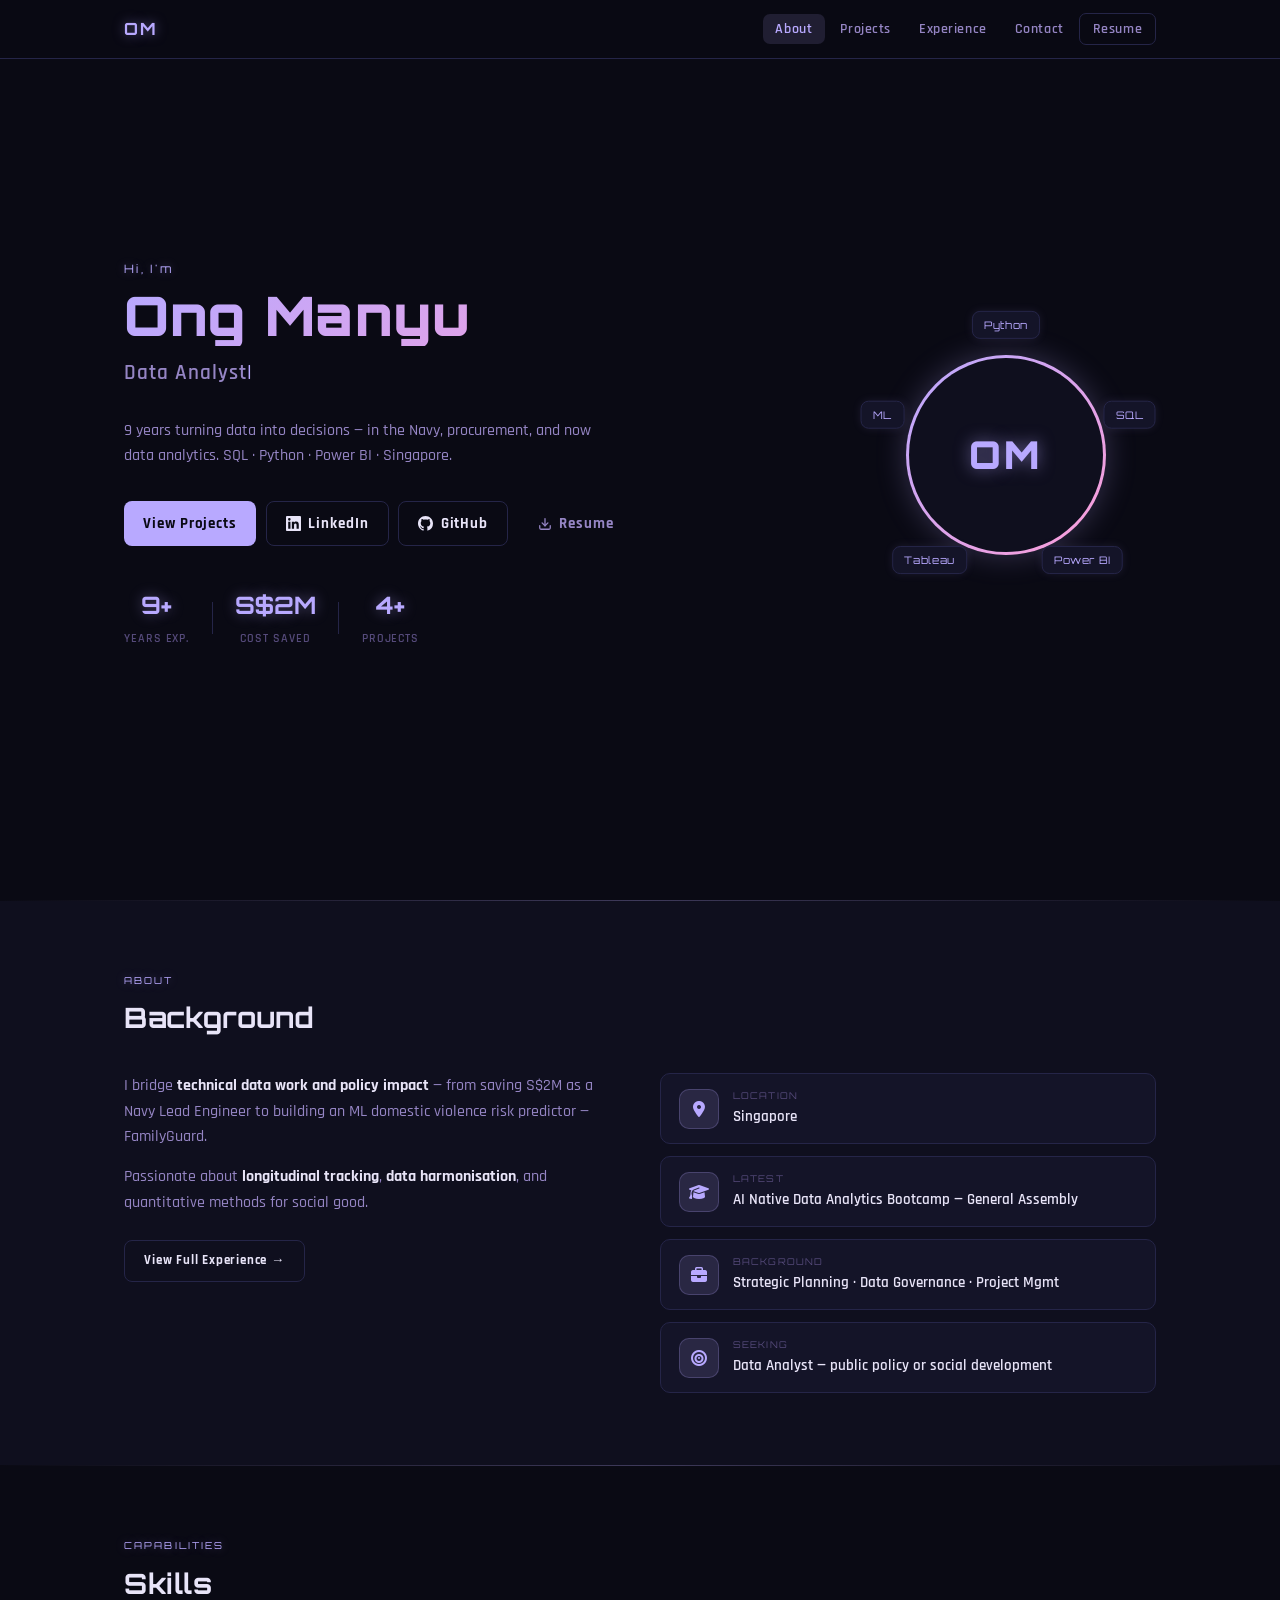
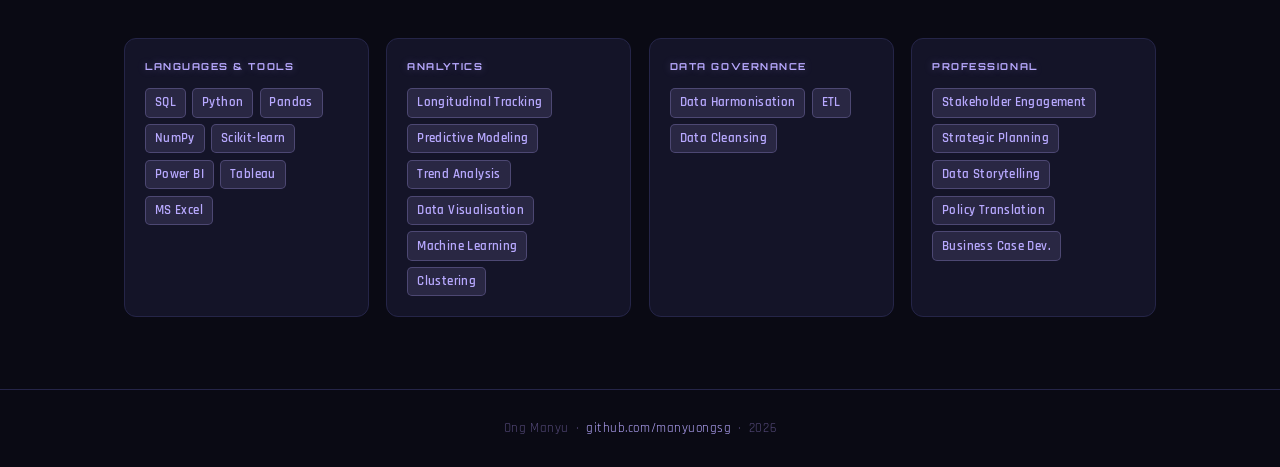
==== commit af8c9314: "Update index.html" ====
--- a/index.html
+++ b/index.html
@@ -101,7 +101,7 @@
         <div class="about-text">
           <p>
             I bridge <strong>technical data work and policy impact</strong> — from saving S$2M as a Navy
-            Lead Engineer to building an ML domestic violence risk predictor for MSF.
+            Lead Engineer to building an ML domestic violence risk predictor — FamilyGuard.
           </p>
           <p>
             Passionate about <strong>longitudinal tracking</strong>, <strong>data harmonisation</strong>,
--- a/style.css
+++ b/style.css
@@ -296,27 +296,49 @@
   text-shadow: 0 0 16px rgba(184,169,255,0.5);
 }
 
+/* Orbit container — positioned at ring centre, transform rotates out to orbit radius */
 .floating-tag {
   position: absolute;
+  top: 50%;
+  left: 50%;
+  /* Each tag's transform places it on the ring perimeter via:
+     translate(-50%,-50%) centres the element on the ring centre,
+     rotate(A) translateY(-R) moves it R px outward at angle A,
+     rotate(-A) keeps text upright. */
+  pointer-events: none; /* let the inner code handle clicks if needed */
+}
+/* The visual pill + float animation lives on the inner <code> */
+.floating-tag code {
+  display: block;
   background: var(--bg-card);
   border: 1px solid var(--border);
   border-radius: 8px;
   padding: 0.3rem 0.7rem;
-  font-size: 0.72rem;
-  color: var(--accent);
-  animation: float 4s ease-in-out infinite;
+  font-family: 'Orbitron', sans-serif;
+  font-size: 0.65rem;
+  letter-spacing: 0.06em;
+  color: var(--accent);
   white-space: nowrap;
   box-shadow: 0 0 10px rgba(184,169,255,0.1);
-}
-.floating-tag code { font-family: 'Orbitron', sans-serif; font-size: 0.65rem; letter-spacing: 0.06em; }
-.tag-1 { top: 8%;   left: -8%;  animation-delay: 0s; }
-.tag-2 { top: 22%;  right: -4%; animation-delay: 0.7s; }
-.tag-3 { bottom: 22%; left: -14%; animation-delay: 1.5s; }
-.tag-4 { bottom: 8%;  right: -6%; animation-delay: 2.2s; }
+  animation: float 4s ease-in-out infinite;
+  pointer-events: auto;
+}
+/* 5 tags at 72° intervals around ring (radius 130 px from ring centre) */
+.tag-1 { transform: translate(-50%,-50%) rotate(0deg)   translateY(-130px) rotate(0deg);   }
+.tag-2 { transform: translate(-50%,-50%) rotate(72deg)  translateY(-130px) rotate(-72deg);  }
+.tag-3 { transform: translate(-50%,-50%) rotate(144deg) translateY(-130px) rotate(-144deg); }
+.tag-4 { transform: translate(-50%,-50%) rotate(216deg) translateY(-130px) rotate(-216deg); }
+.tag-5 { transform: translate(-50%,-50%) rotate(288deg) translateY(-130px) rotate(-288deg); }
+/* Stagger float animation per tag */
+.tag-1 code { animation-delay: 0s;   }
+.tag-2 code { animation-delay: 0.7s; }
+.tag-3 code { animation-delay: 1.5s; }
+.tag-4 code { animation-delay: 2.2s; }
+.tag-5 code { animation-delay: 3.0s; }
 
 @keyframes float {
   0%, 100% { transform: translateY(0); }
-  50%       { transform: translateY(-9px); }
+  50%       { transform: translateY(-8px); }
 }
 
 /* =============================================
@@ -571,54 +593,76 @@
   align-items: center;
   gap: 0.4rem;
 }
-.demo-frame-wrapper {
+.demo-preview {
   position: relative;
   width: 100%;
+  min-height: 300px;
   border-radius: 10px;
   overflow: hidden;
   border: 1px solid rgba(184,169,255,0.25);
-  background: rgba(14,11,6,0.6);
-  min-height: 420px;
-}
-.demo-frame {
+  background: rgba(14,11,6,0.8);
+  display: flex;
+  align-items: center;
+  justify-content: center;
+}
+.demo-screenshot {
   width: 100%;
-  height: 420px;
-  border: none;
-  display: block;
-}
-.demo-placeholder {
+  height: 100%;
+  object-fit: cover;
   position: absolute;
   inset: 0;
+  display: block;
+  filter: brightness(0.45) saturate(0.7);
+  transition: filter 0.3s ease;
+}
+.demo-preview:hover .demo-screenshot {
+  filter: brightness(0.35) saturate(0.6);
+}
+.demo-overlay {
+  position: relative;
+  z-index: 2;
+  display: flex;
+  align-items: center;
+  justify-content: center;
+  width: 100%;
+  padding: 3rem 2rem;
+}
+.demo-overlay-inner {
   display: flex;
   flex-direction: column;
   align-items: center;
-  justify-content: center;
   gap: 0.5rem;
   text-align: center;
-  padding: 2rem;
+}
+.demo-play-icon {
+  font-size: 3.5rem;
+  color: var(--accent);
+  opacity: 0.9;
+  margin-bottom: 0.5rem;
+  filter: drop-shadow(0 0 18px rgba(184,169,255,0.5));
+  transition: transform 0.2s ease, filter 0.2s ease;
+}
+.demo-preview:hover .demo-play-icon {
+  transform: scale(1.08);
+  filter: drop-shadow(0 0 28px rgba(184,169,255,0.75));
+}
+.demo-overlay-title {
+  font-family: 'Rajdhani', sans-serif;
+  font-weight: 700;
+  font-size: 1.1rem;
+  color: var(--text);
+  letter-spacing: 0.05em;
+}
+.demo-overlay-sub {
+  font-family: 'JetBrains Mono', monospace;
+  font-size: 0.75rem;
   color: var(--text-muted);
-}
-.demo-placeholder i {
-  font-size: 2.5rem;
-  color: rgba(184,169,255,0.3);
-  margin-bottom: 0.5rem;
-}
-.demo-placeholder p {
-  font-size: 0.85rem;
-  max-width: 340px;
-  line-height: 1.6;
-}
-.demo-placeholder code {
-  font-family: 'JetBrains Mono', monospace;
-  font-size: 0.8rem;
-  color: var(--accent);
-  background: rgba(184,169,255,0.1);
-  padding: 0.1em 0.3em;
-  border-radius: 4px;
-}
-/* Hide placeholder once iframe has a real src */
-.demo-frame-wrapper.has-src .demo-placeholder { display: none; }
-.demo-frame-wrapper.has-src .demo-frame { min-height: 420px; }
+  margin-bottom: 0.75rem;
+}
+.demo-launch-btn {
+  font-size: 0.82rem;
+  padding: 0.45rem 1.2rem;
+}
 
 /* =============================================
    TIMELINE
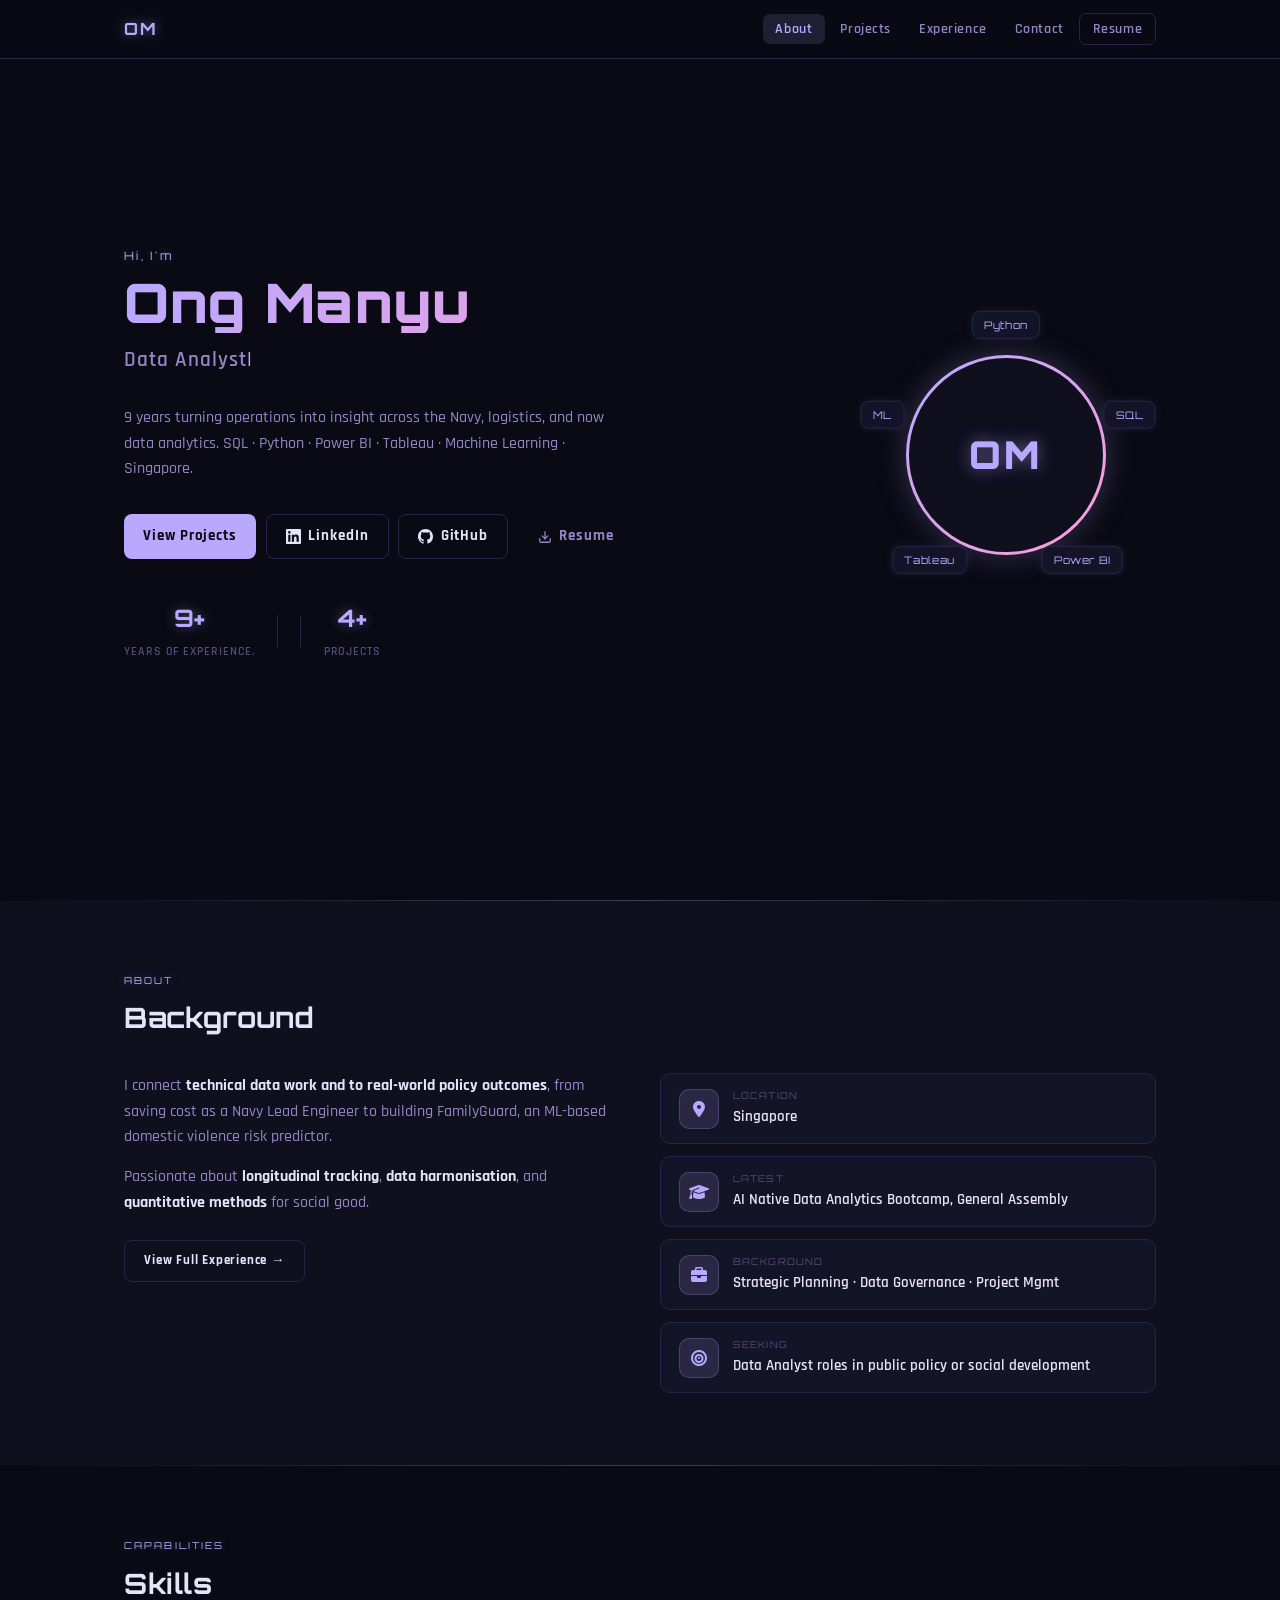
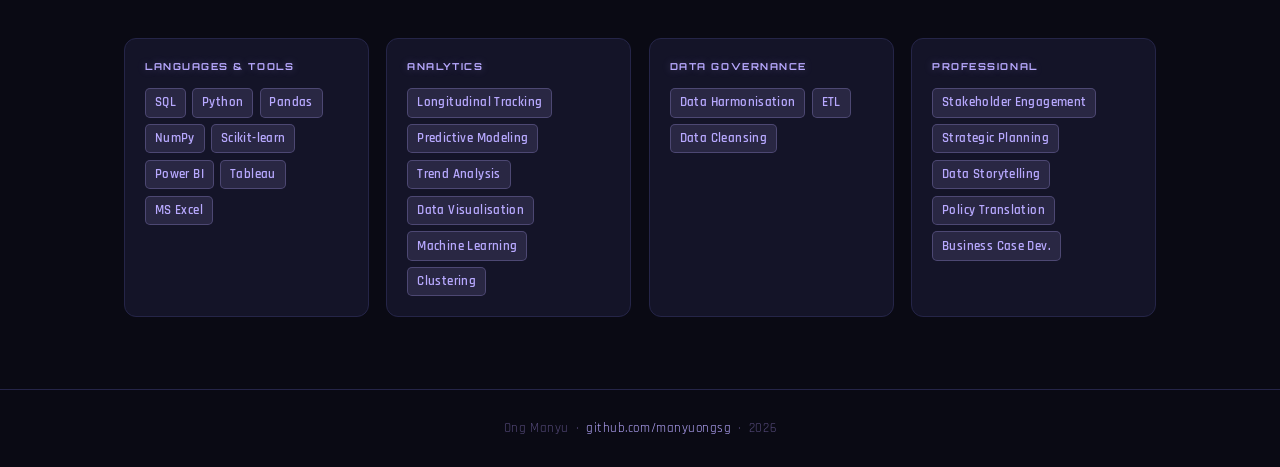
==== commit 4a65c3cc: "Minor Updates refinement on words" ====
--- a/index.html
+++ b/index.html
@@ -43,8 +43,8 @@
         <span id="typed"></span><span class="cursor">|</span>
       </h2>
       <p class="hero-tagline">
-        9 years turning data into decisions — in the Navy, procurement, and now data analytics.
-        SQL · Python · Power BI · Singapore.
+        9 years turning operations into insight across the Navy, logistics, and now data analytics.
+        SQL · Python · Power BI · Tableau · Machine Learning · Singapore.
       </p>
       <div class="hero-actions">
         <a href="projects.html" class="btn btn-primary">View Projects</a>
@@ -64,13 +64,9 @@
       <div class="hero-stats">
         <div class="stat">
           <span class="stat-num" data-target="9" data-suffix="+">0</span>
-          <span class="stat-label">Years Exp.</span>
+          <span class="stat-label">Years of Experience.</span>
         </div>
         <div class="stat-div"></div>
-        <div class="stat">
-          <span class="stat-num" data-target="2" data-prefix="S$" data-suffix="M">0</span>
-          <span class="stat-label">Cost Saved</span>
-        </div>
         <div class="stat-div"></div>
         <div class="stat">
           <span class="stat-num" data-target="4" data-suffix="+">0</span>
@@ -100,12 +96,12 @@
       <div class="about-grid">
         <div class="about-text">
           <p>
-            I bridge <strong>technical data work and policy impact</strong> — from saving S$2M as a Navy
-            Lead Engineer to building an ML domestic violence risk predictor — FamilyGuard.
+            I connect <strong>technical data work and to real-world policy outcomes</strong>, from saving cost as a Navy
+            Lead Engineer to building FamilyGuard, an ML-based domestic violence risk predictor.
           </p>
           <p>
             Passionate about <strong>longitudinal tracking</strong>, <strong>data harmonisation</strong>,
-            and quantitative methods for social good.
+            and <strong>quantitative methods</strong> for social good.
           </p>
           <div style="margin-top:1.5rem;">
             <a href="experience.html" class="btn btn-outline" style="font-size:0.83rem;">View Full Experience →</a>
@@ -123,7 +119,7 @@
             <div class="info-icon"><i class="fa-solid fa-graduation-cap"></i></div>
             <div>
               <p class="info-label">Latest</p>
-              <p class="info-value">AI Native Data Analytics Bootcamp — General Assembly</p>
+              <p class="info-value">AI Native Data Analytics Bootcamp, General Assembly</p>
             </div>
           </div>
           <div class="info-card">
@@ -137,7 +133,7 @@
             <div class="info-icon"><i class="fa-solid fa-bullseye"></i></div>
             <div>
               <p class="info-label">Seeking</p>
-              <p class="info-value">Data Analyst — public policy or social development</p>
+              <p class="info-value">Data Analyst roles in public policy or social development</p>
             </div>
           </div>
         </div>
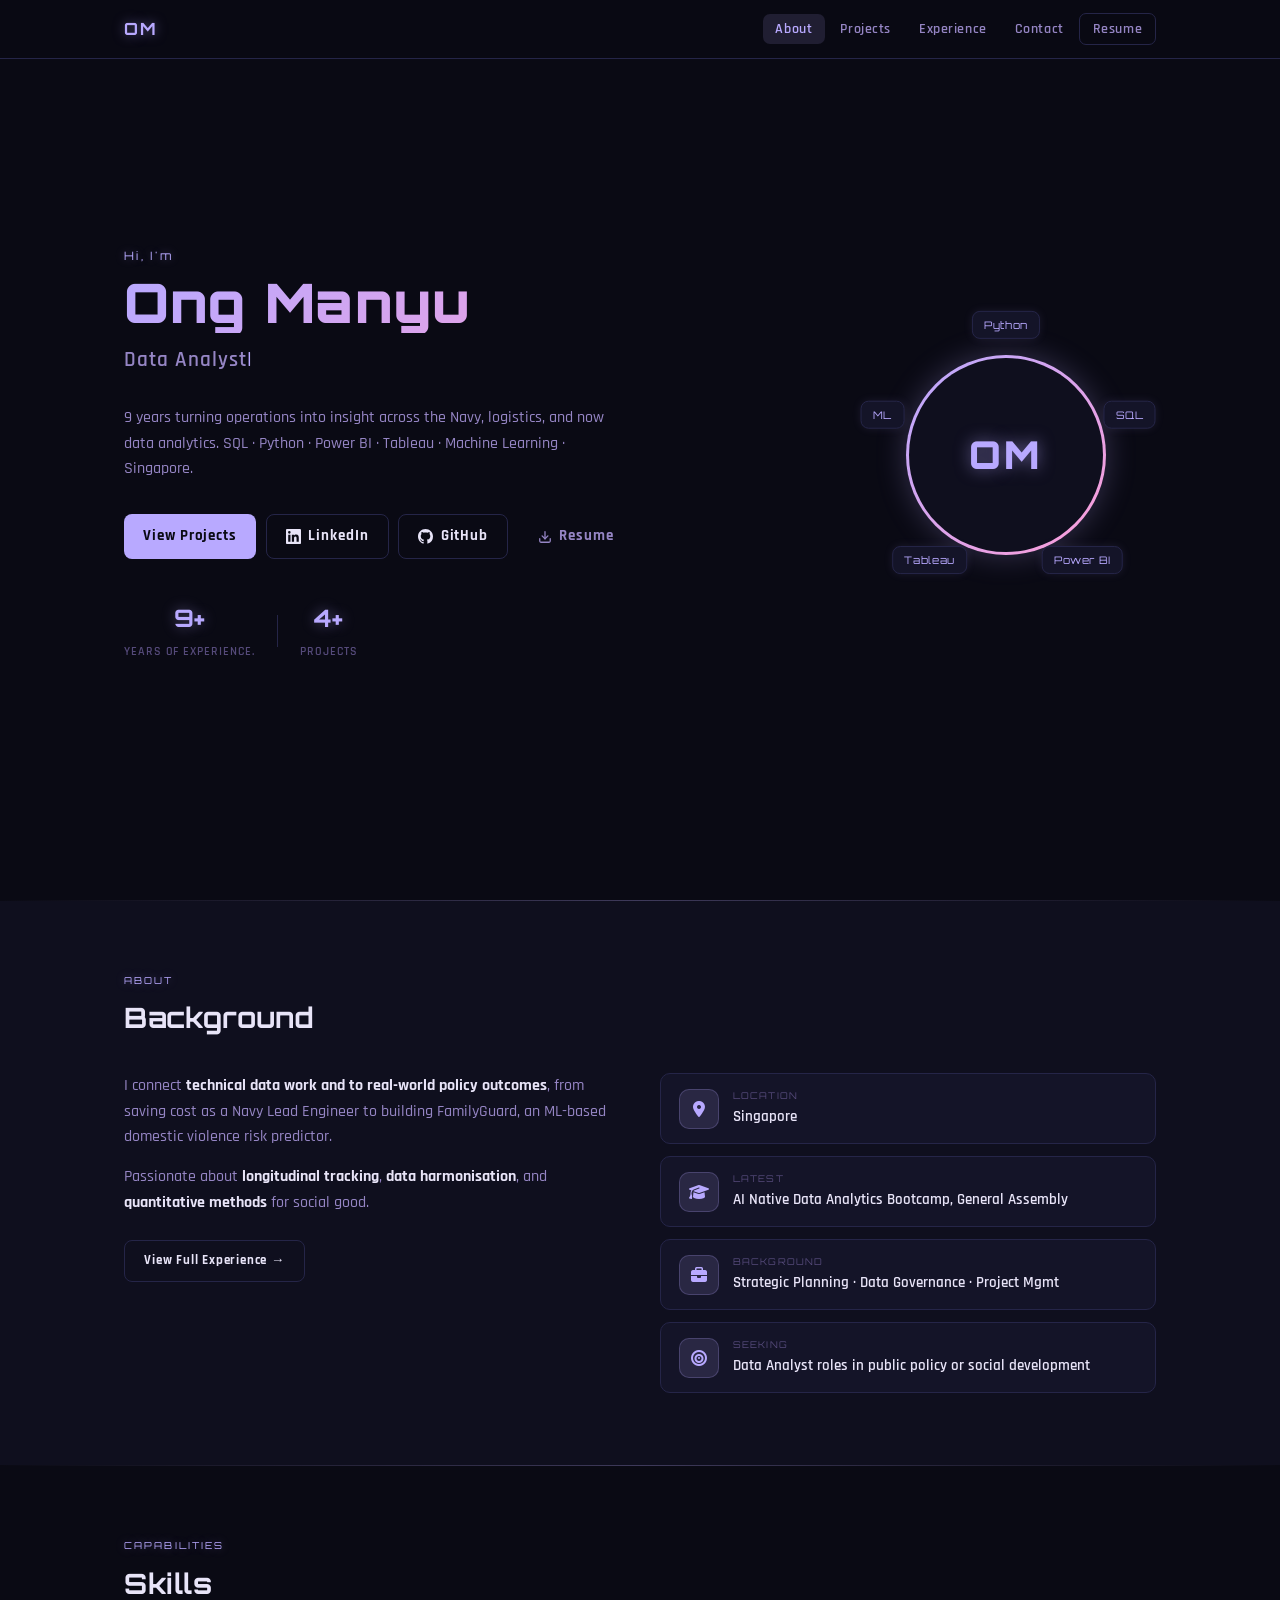
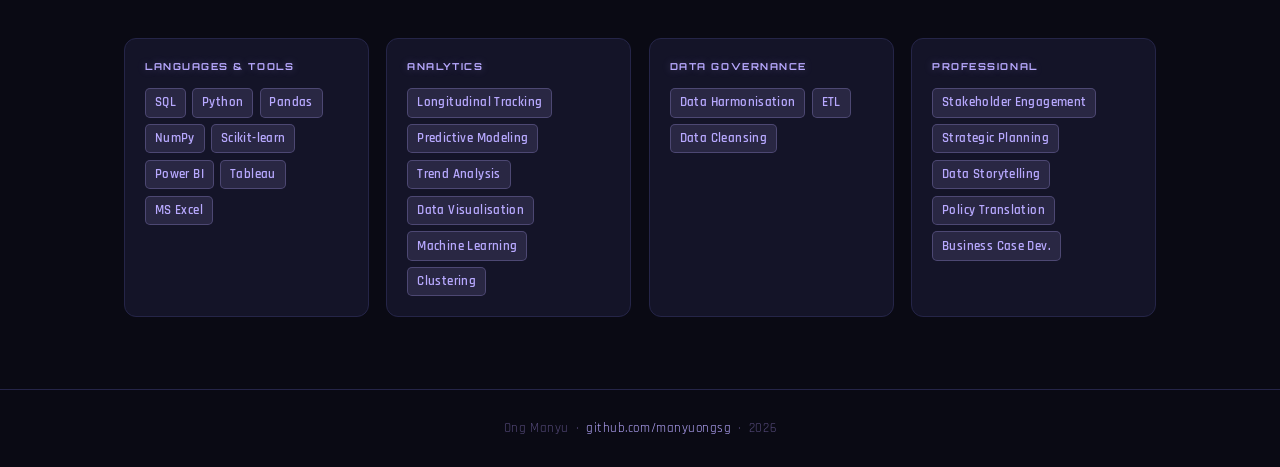
==== commit bd22807e: "Update index.html" ====
--- a/index.html
+++ b/index.html
@@ -67,7 +67,6 @@
           <span class="stat-label">Years of Experience.</span>
         </div>
         <div class="stat-div"></div>
-        <div class="stat-div"></div>
         <div class="stat">
           <span class="stat-num" data-target="4" data-suffix="+">0</span>
           <span class="stat-label">Projects</span>
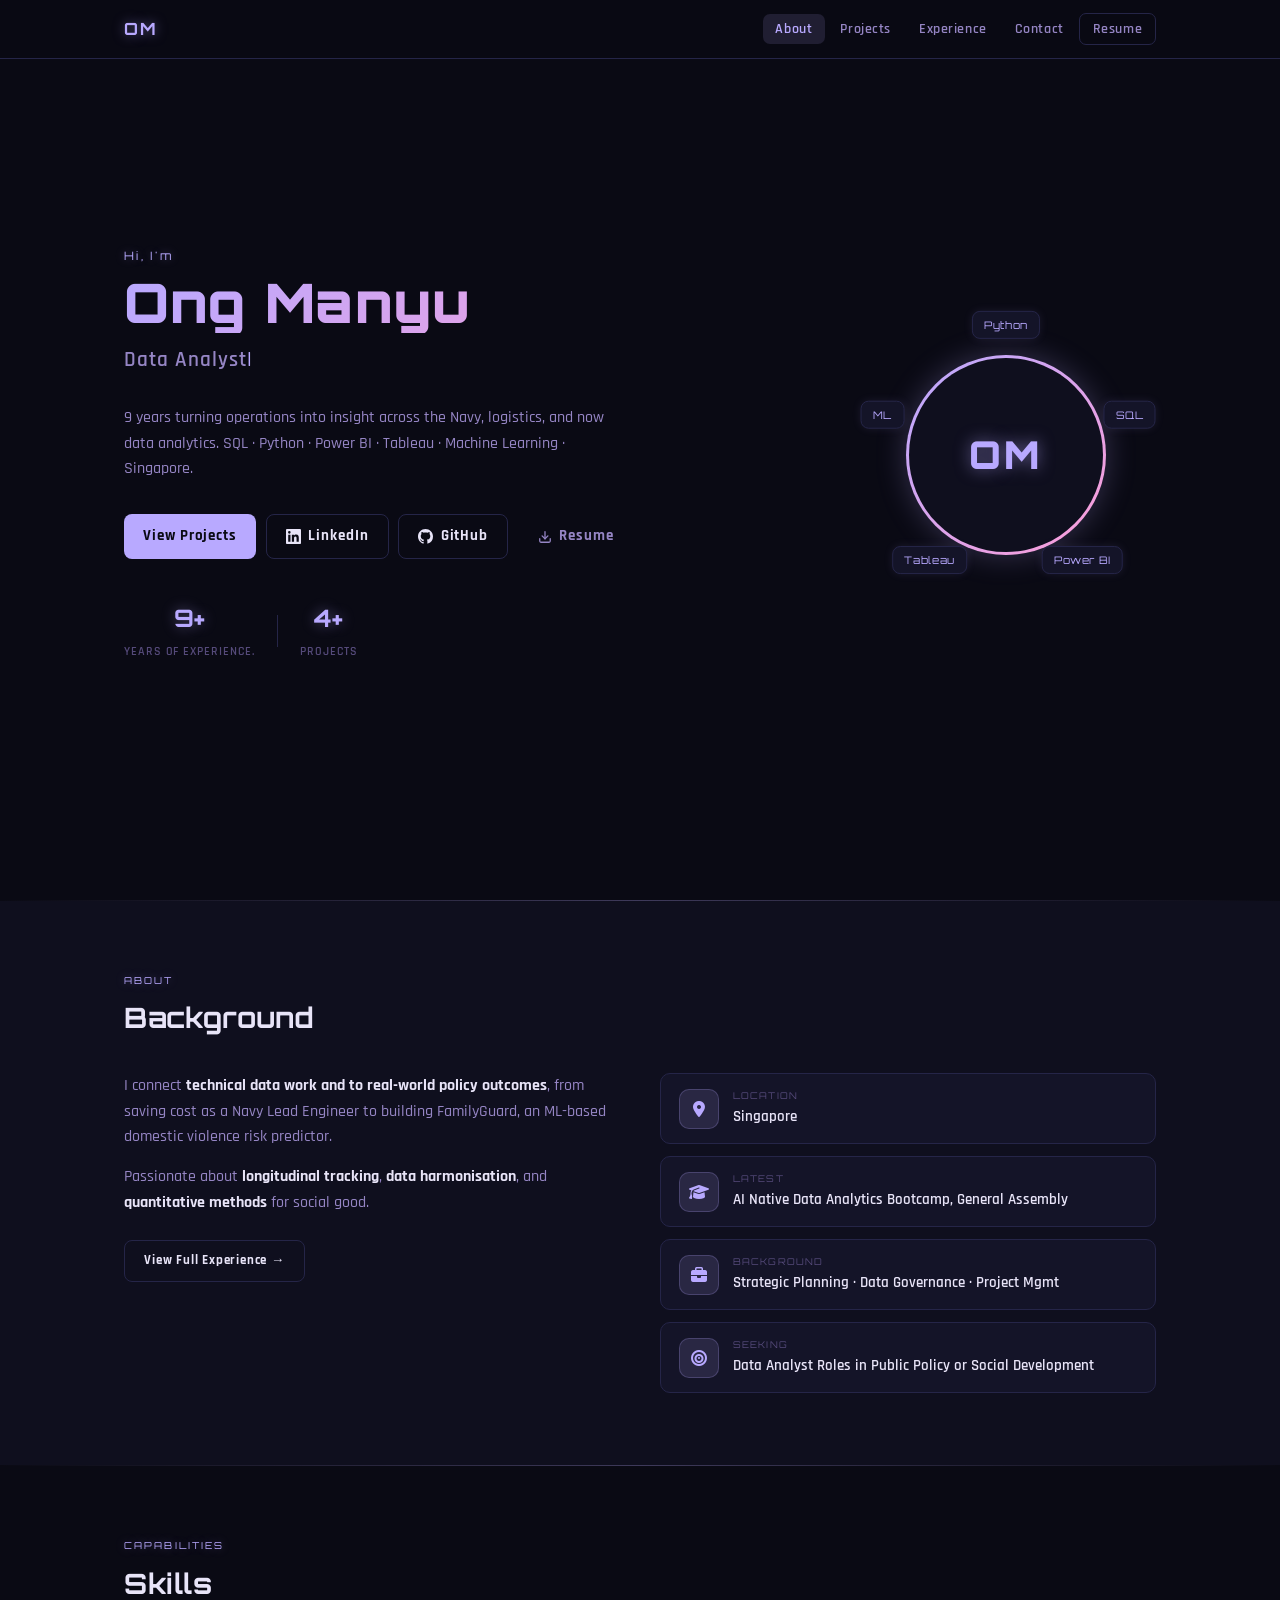
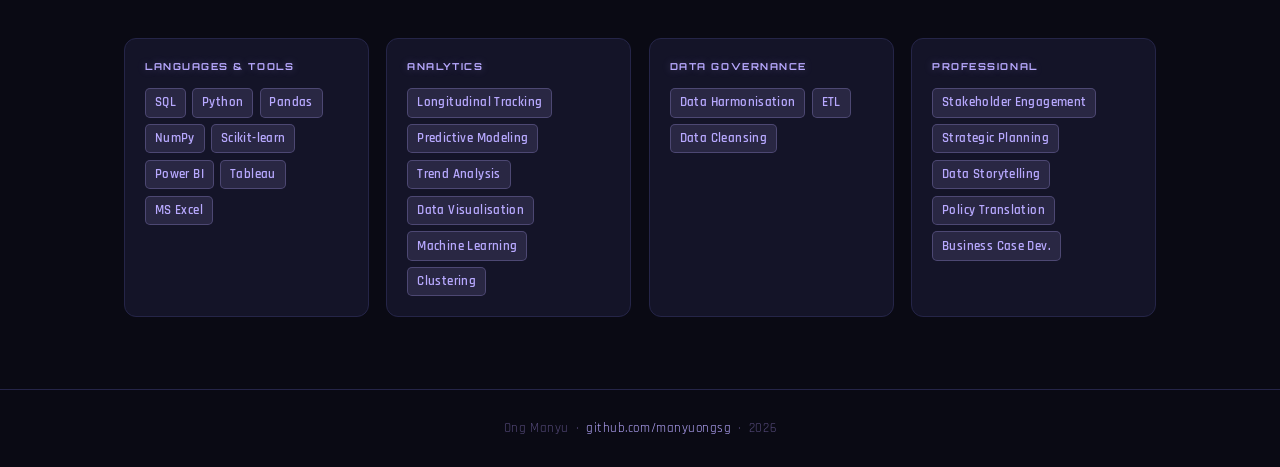
==== commit 7221344a: "Update index.html" ====
--- a/index.html
+++ b/index.html
@@ -132,7 +132,7 @@
             <div class="info-icon"><i class="fa-solid fa-bullseye"></i></div>
             <div>
               <p class="info-label">Seeking</p>
-              <p class="info-value">Data Analyst roles in public policy or social development</p>
+              <p class="info-value">Data Analyst Roles in Public Policy or Social Development</p>
             </div>
           </div>
         </div>
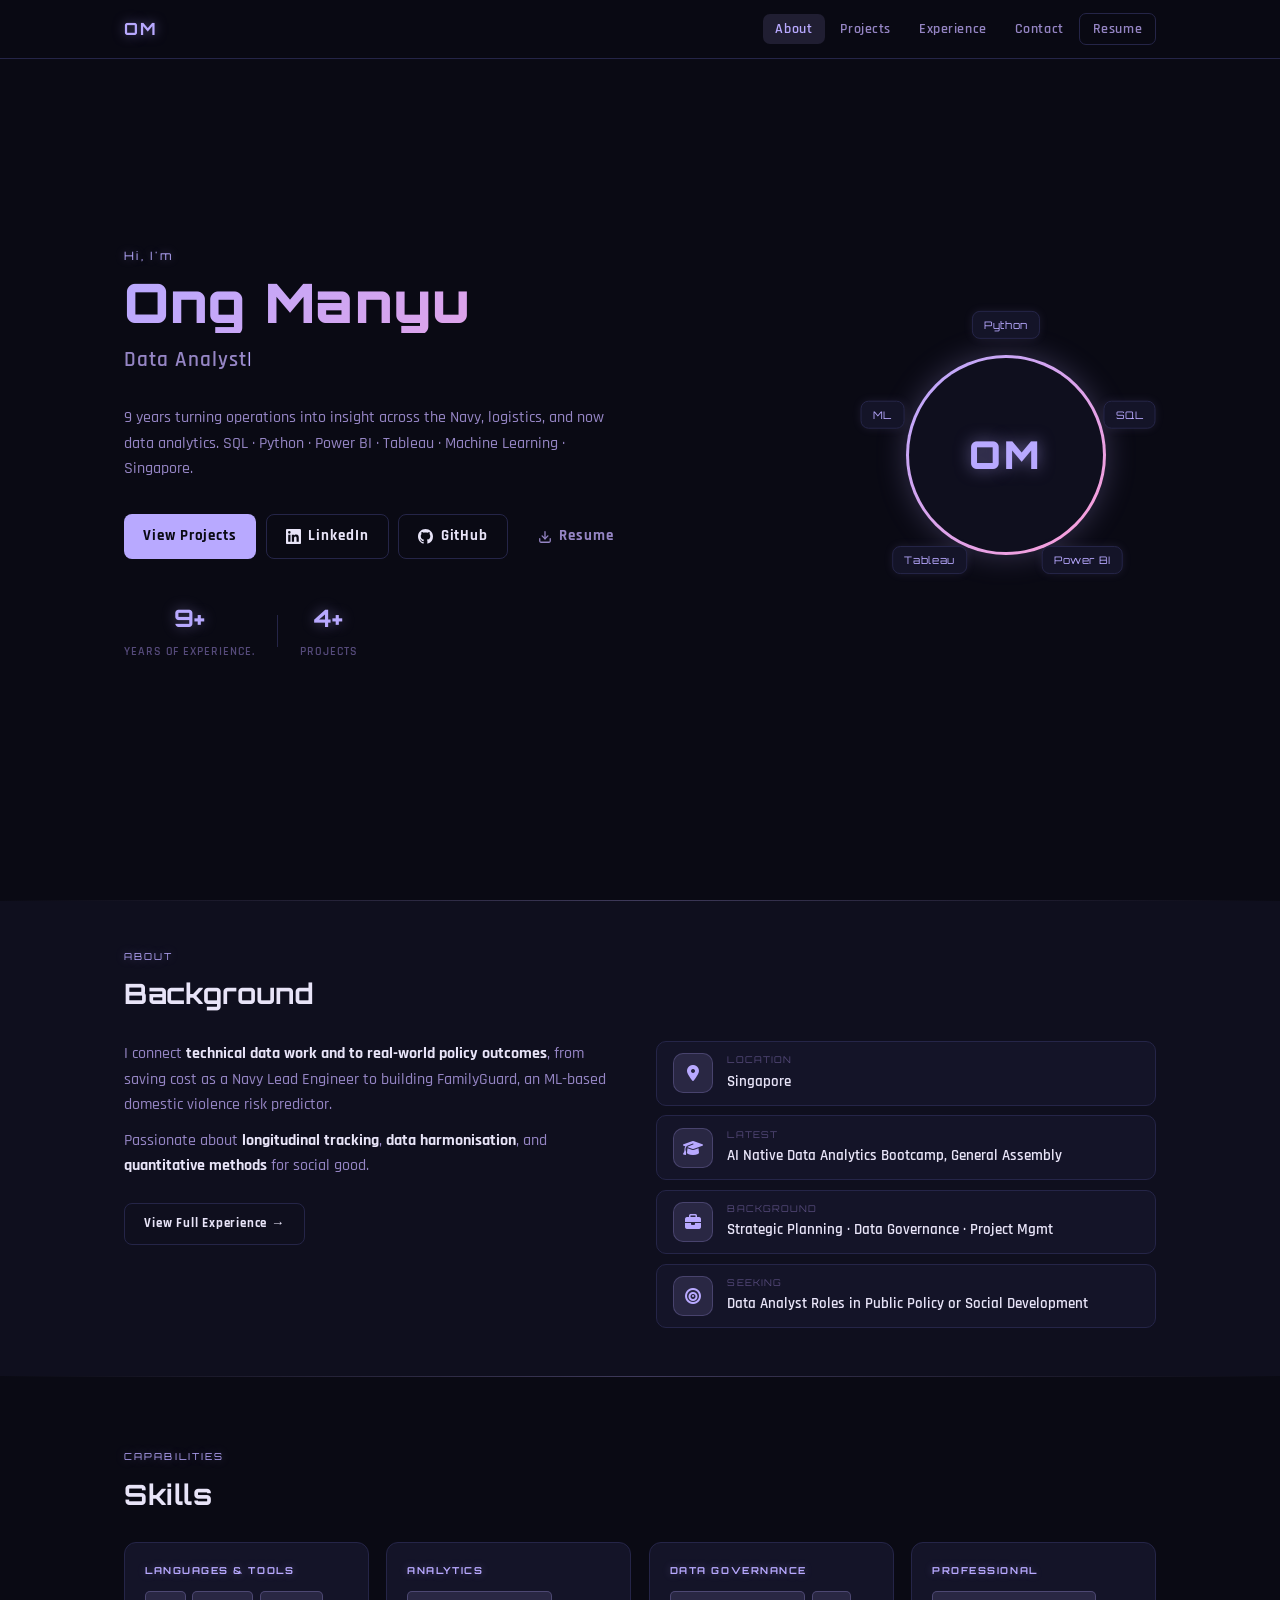
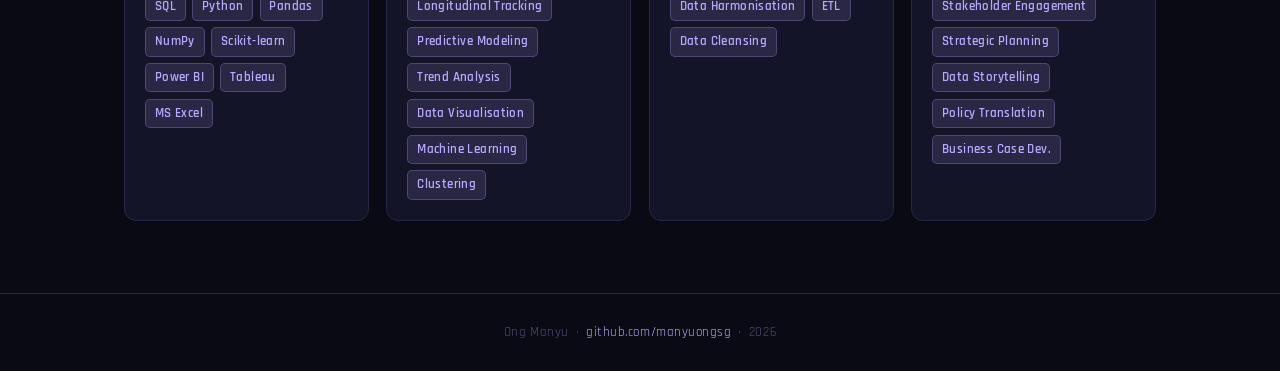
==== commit cbc616c3: "added updated resume" ====
--- a/index.html
+++ b/index.html
@@ -26,7 +26,7 @@
         <li><a href="projects.html">Projects</a></li>
         <li><a href="experience.html">Experience</a></li>
         <li><a href="contact.html">Contact</a></li>
-        <li><a href="Ong_Manyu_Resume.pdf" target="_blank" rel="noopener" class="btn-nav-ghost">Resume</a></li>
+        <li><a href="assets/Ong_Manyu_Comprehesive_Resume.pdf" target="_blank" rel="noopener" class="btn-nav-ghost">Resume</a></li>
       </ul>
       <button class="hamburger" id="hamburger" aria-label="Toggle menu">
         <span></span><span></span><span></span>
@@ -56,7 +56,7 @@
           <svg width="15" height="15" viewBox="0 0 24 24" fill="currentColor"><path d="M12 0C5.37 0 0 5.37 0 12c0 5.31 3.435 9.795 8.205 11.385.6.105.825-.255.825-.57 0-.285-.015-1.23-.015-2.235-3.015.555-3.795-.735-4.035-1.41-.135-.345-.72-1.41-1.23-1.695-.42-.225-1.02-.78-.015-.795.945-.015 1.62.87 1.845 1.23 1.08 1.815 2.805 1.305 3.495.99.105-.78.42-1.305.765-1.605-2.67-.3-5.46-1.335-5.46-5.925 0-1.305.465-2.385 1.23-3.225-.12-.3-.54-1.53.12-3.18 0 0 1.005-.315 3.3 1.23.96-.27 1.98-.405 3-.405s2.04.135 3 .405c2.295-1.56 3.3-1.23 3.3-1.23.66 1.65.24 2.88.12 3.18.765.84 1.23 1.905 1.23 3.225 0 4.605-2.805 5.625-5.475 5.925.435.375.81 1.095.81 2.22 0 1.605-.015 2.895-.015 3.3 0 .315.225.69.825.57A12.02 12.02 0 0 0 24 12c0-6.63-5.37-12-12-12z"/></svg>
           GitHub
         </a>
-        <a href="Ong_Manyu_Resume.pdf" download class="btn btn-ghost">
+        <a href="assets/Ong_Manyu_Comprehesive_Resume.pdf" download class="btn btn-ghost">
           <svg width="14" height="14" viewBox="0 0 24 24" fill="none" stroke="currentColor" stroke-width="2.2" stroke-linecap="round" stroke-linejoin="round"><path d="M21 15v4a2 2 0 0 1-2 2H5a2 2 0 0 1-2-2v-4"/><polyline points="7 10 12 15 17 10"/><line x1="12" y1="15" x2="12" y2="3"/></svg>
           Resume
         </a>
--- a/style.css
+++ b/style.css
@@ -345,7 +345,7 @@
    SECTIONS
 ============================================= */
 section { padding: 4.5rem 0; }
-section.alt { background: var(--bg-surface); }
+section.alt { background: var(--bg-surface); padding: 3rem 0; }
 .page-section { padding: 3.5rem 0; }
 .page-section.alt { background: var(--bg-surface); }
 
@@ -363,7 +363,7 @@
   font-size: clamp(1.3rem, 3.5vw, 1.75rem);
   font-weight: 700;
   letter-spacing: 0.02em;
-  margin-bottom: 2rem;
+  margin-bottom: 1.5rem;
 }
 .section-title span {
   background: var(--accent-grad);
@@ -378,12 +378,12 @@
 .about-grid {
   display: grid;
   grid-template-columns: 1fr 1fr;
-  gap: 2.5rem;
-}
-.about-text p { color: var(--text-muted); margin-bottom: 0.9rem; font-size: 1rem; font-family: 'Rajdhani', sans-serif; font-weight: 500; }
+  gap: 2rem;
+}
+.about-text p { color: var(--text-muted); margin-bottom: 0.6rem; font-size: 1rem; font-family: 'Rajdhani', sans-serif; font-weight: 500; }
 .about-text strong { color: var(--text); }
 
-.info-cards { display: flex; flex-direction: column; gap: 0.75rem; }
+.info-cards { display: flex; flex-direction: column; gap: 0.6rem; }
 .info-card {
   display: flex;
   align-items: center;
@@ -391,7 +391,7 @@
   background: var(--bg-card);
   border: 1px solid var(--border);
   border-radius: 10px;
-  padding: 0.9rem 1.1rem;
+  padding: 0.7rem 1rem;
   transition: border-color var(--transition), transform var(--transition), box-shadow var(--transition);
 }
 .info-card:hover { border-color: var(--accent); transform: translateX(4px); box-shadow: 0 0 14px rgba(184,169,255,0.1); }
@@ -454,7 +454,7 @@
 ============================================= */
 .projects-grid {
   display: grid;
-  grid-template-columns: repeat(auto-fit, minmax(290px, 1fr));
+  grid-template-columns: repeat(auto-fit, minmax(360px, 1fr));
   gap: 1.25rem;
   padding: 2rem 0;
 }
@@ -769,17 +769,18 @@
 ============================================= */
 .contact-grid {
   display: grid;
-  grid-template-columns: repeat(auto-fit, minmax(240px, 1fr));
-  gap: 1.1rem;
+  grid-template-columns: repeat(auto-fit, minmax(400px, 1fr));
+  gap: 1.25rem;
 }
 .contact-card {
   display: flex;
   align-items: center;
-  gap: 1rem;
+  gap: 1.25rem;
   background: var(--bg-card);
   border: 1px solid var(--border);
   border-radius: var(--radius);
-  padding: 1.4rem 1.5rem;
+  padding: 1.75rem 2rem;
+  min-height: 96px;
   transition: border-color var(--transition), transform var(--transition), box-shadow var(--transition);
   color: var(--text);
 }
@@ -790,8 +791,8 @@
 }
 .contact-icon {
   flex-shrink: 0;
-  width: 48px;
-  height: 48px;
+  width: 52px;
+  height: 52px;
   display: flex;
   align-items: center;
   justify-content: center;
@@ -799,10 +800,10 @@
   border: 1px solid rgba(184,169,255,0.22);
   border-radius: 12px;
   color: var(--accent);
-  font-size: 1.25rem;
-}
-.contact-label { font-family: 'Orbitron', sans-serif; font-size: 0.58rem; color: var(--text-dim); text-transform: uppercase; letter-spacing: 0.12em; margin-bottom: 0.15rem; }
-.contact-value { font-size: 0.93rem; font-weight: 600; color: var(--text); font-family: 'Rajdhani', sans-serif; }
+  font-size: 1.35rem;
+}
+.contact-label { font-family: 'Orbitron', sans-serif; font-size: 0.58rem; color: var(--text-dim); text-transform: uppercase; letter-spacing: 0.12em; margin-bottom: 0.2rem; }
+.contact-value { font-size: 1rem; font-weight: 600; color: var(--text); font-family: 'Rajdhani', sans-serif; }
 .contact-card:hover .contact-value { color: var(--accent); }
 
 .contact-cta {
